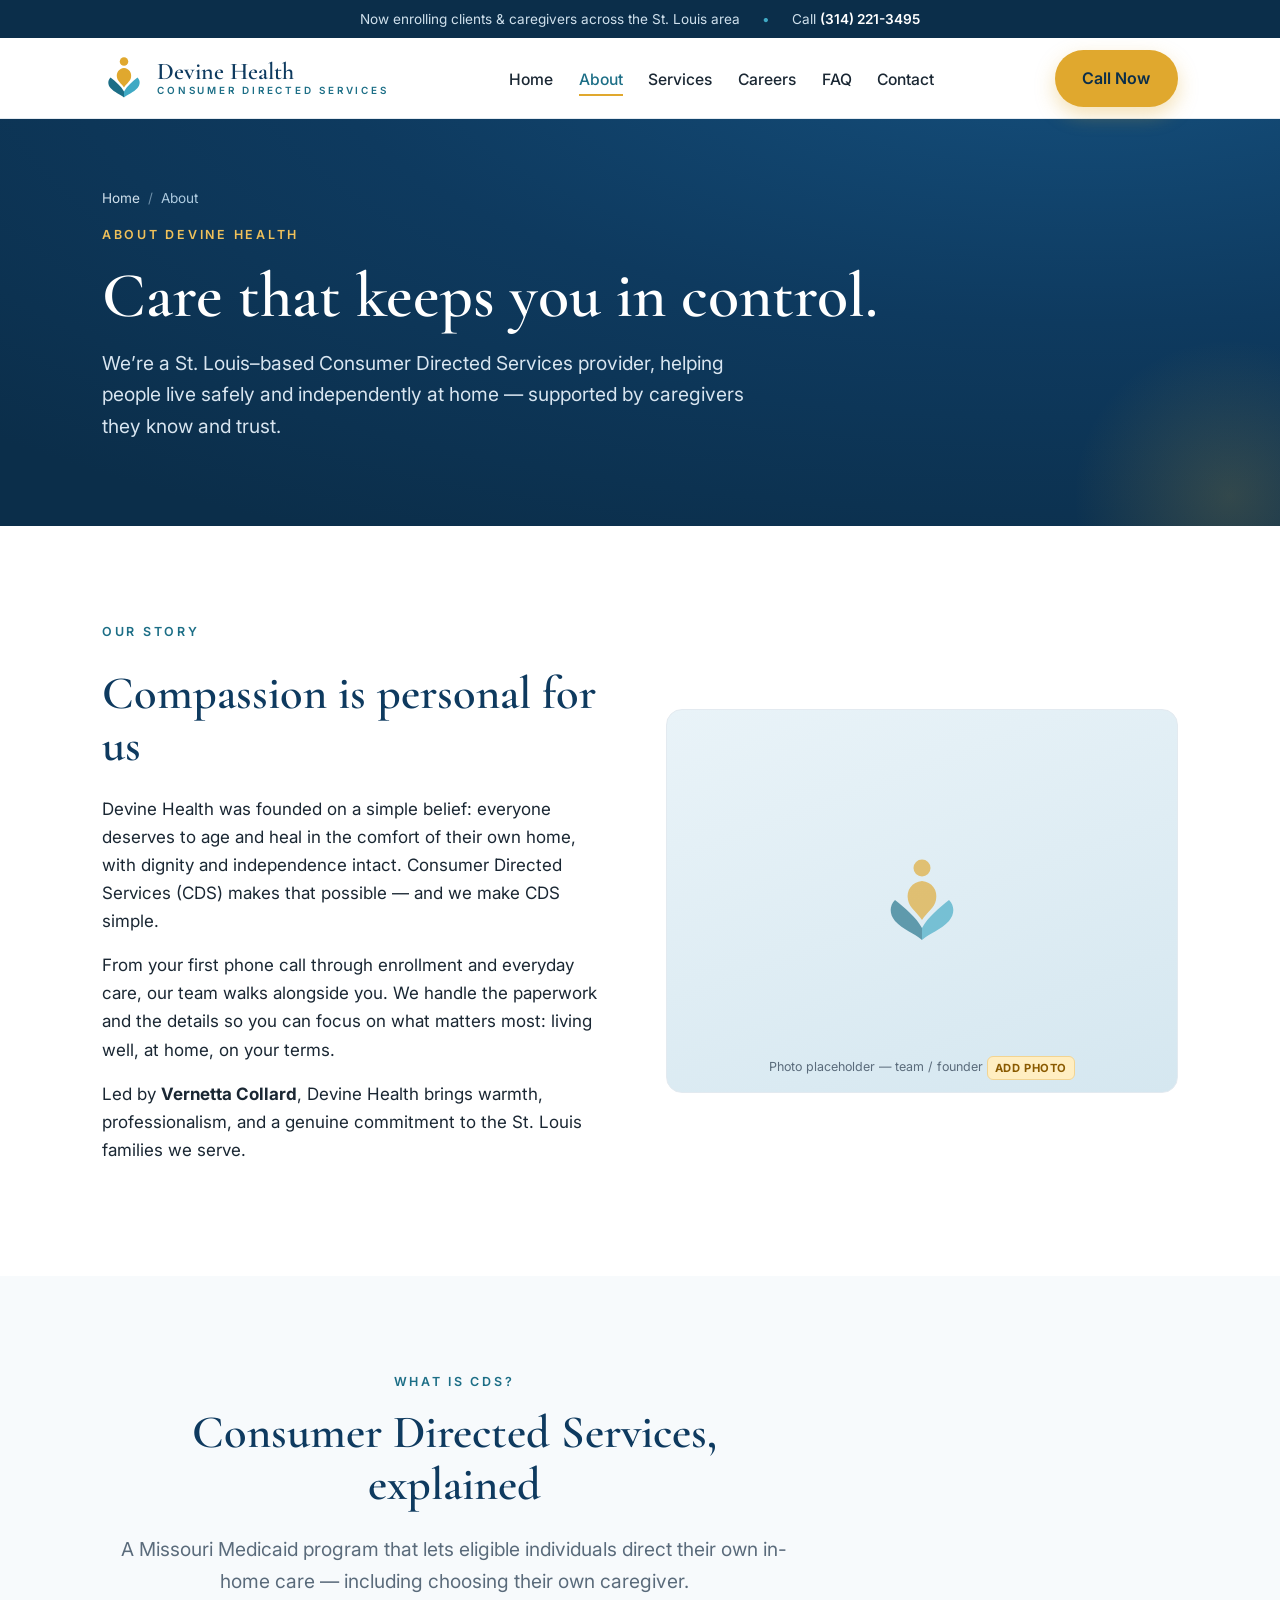
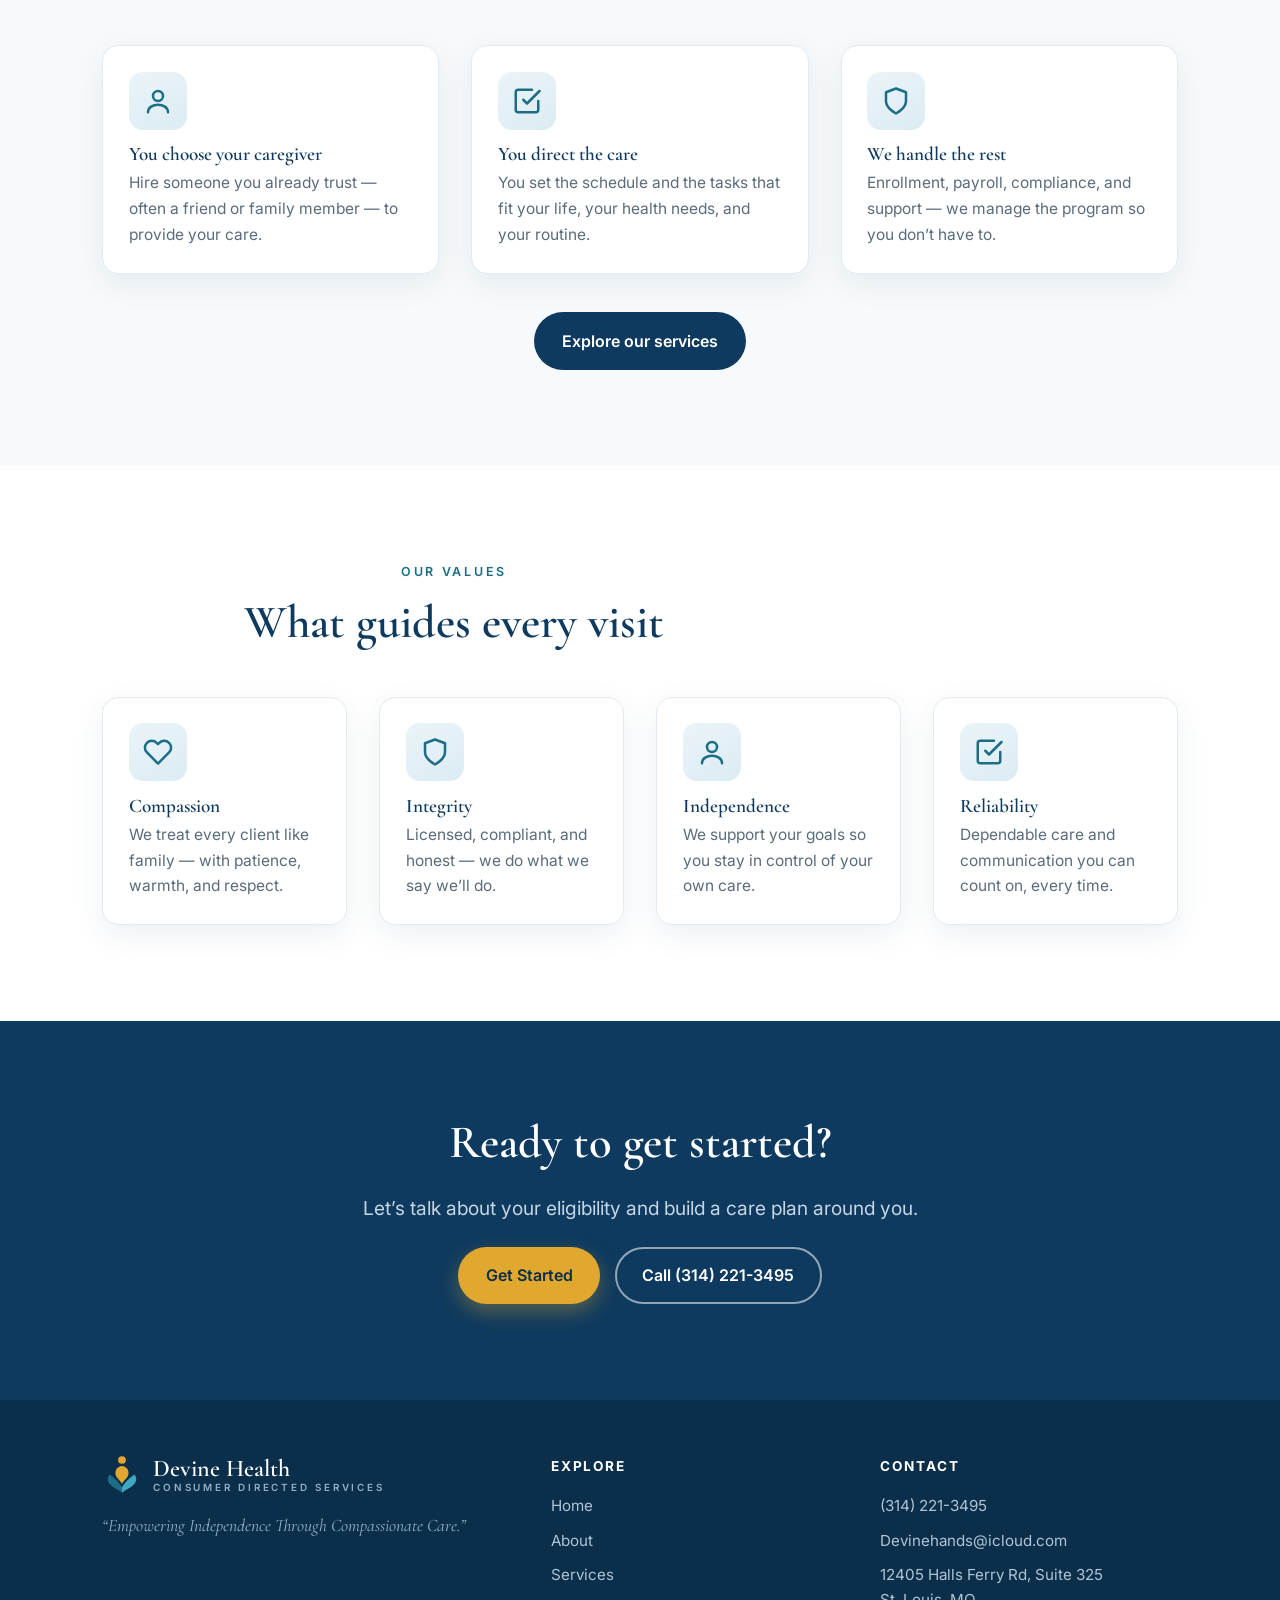
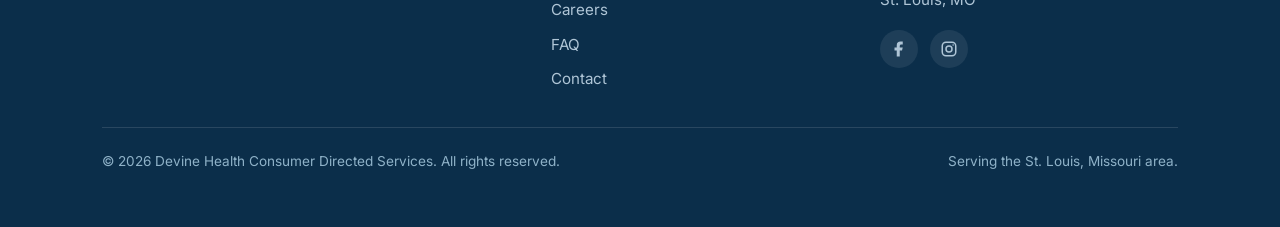
==== site/about.html @ 5e9ee72d "feat: add multi-page site (About, Services, Careers, FAQ, Contact) Build out dedicated inner pages w" ====
<!doctype html>
<html lang="en">
<head>
  <meta charset="utf-8">
  <meta name="viewport" content="width=device-width, initial-scale=1">
  <title>About | Devine Health Consumer Directed Services</title>
  <meta name="description" content="Learn about Devine Health Consumer Directed Services — a St. Louis home-care provider helping people stay independent at home through compassionate, client-directed care.">
  <meta name="theme-color" content="#0E3A5F">
  <meta property="og:title" content="About Devine Health">
  <meta property="og:description" content="Empowering Independence Through Compassionate Care.">
  <meta property="og:type" content="website">
  <meta property="og:image" content="assets/og-image.png">
  <link rel="icon" href="assets/favicon.svg" type="image/svg+xml">
  <link rel="apple-touch-icon" href="assets/apple-touch-icon.png">
  <link rel="preconnect" href="https://fonts.googleapis.com">
  <link rel="preconnect" href="https://fonts.gstatic.com" crossorigin>
  <link href="https://fonts.googleapis.com/css2?family=Cormorant+Garamond:wght@500;600;700&family=Inter:wght@400;500;600;700&display=swap" rel="stylesheet">
  <link rel="stylesheet" href="styles.css">
</head>
<body>
<a class="skip" href="#main">Skip to content</a>

<svg width="0" height="0" style="position:absolute" aria-hidden="true"><defs>
  <g id="devine-mark">
    <path fill="#1C6E86" d="M120 196 C 104 182 82 176 66 158 C 55 145 54 128 66 116 C 86 132 108 150 120 172 Z"/>
    <path fill="#3FA9C4" d="M120 196 C 136 182 158 176 174 158 C 185 145 186 128 174 116 C 154 132 132 150 120 172 Z"/>
    <circle cx="120" cy="52" r="17" fill="#E0A82E"/>
    <path fill="#E0A82E" d="M120 78 C 100 80 88 96 92 116 C 95 132 110 140 120 156 C 130 140 145 132 148 116 C 152 96 140 80 120 78 Z"/>
  </g>
</defs></svg>

<div class="topbar"><div class="container">
  <span>Now enrolling clients &amp; caregivers across the St.&nbsp;Louis area</span>
  <span class="dot">•</span>
  <span>Call <a href="tel:+13142213495">(314)&nbsp;221-3495</a></span>
</div></div>

<header class="header"><div class="container nav">
  <a class="brand" href="index.html" aria-label="Devine Health home">
    <svg viewBox="48 30 144 176" aria-hidden="true"><use href="#devine-mark"/></svg>
    <span class="brand-text"><span class="brand-name">Devine Health</span>
      <span class="brand-sub">Consumer Directed Services</span></span>
  </a>
  <nav aria-label="Primary"><ul class="nav-links" id="navLinks">
    <li><a href="index.html">Home</a></li>
    <li><a href="about.html" aria-current="page">About</a></li>
    <li><a href="services.html">Services</a></li>
    <li><a href="careers.html">Careers</a></li>
    <li><a href="faq.html">FAQ</a></li>
    <li><a href="contact.html">Contact</a></li>
  </ul></nav>
  <div class="nav-cta">
    <a class="btn btn--gold" href="tel:+13142213495" aria-label="Call Devine Health">Call Now</a>
    <button class="nav-toggle" id="navToggle" aria-label="Open menu" aria-expanded="false" aria-controls="navLinks">
      <svg viewBox="0 0 24 24" fill="none" stroke="currentColor" stroke-width="2" stroke-linecap="round"><path d="M4 7h16M4 12h16M4 17h16"/></svg>
    </button>
  </div>
</div></header>

<main id="main">
  <section class="page-hero"><div class="container">
    <p class="breadcrumb"><a href="index.html">Home</a><span>/</span>About</p>
    <p class="eyebrow">About Devine Health</p>
    <h1>Care that keeps you in control.</h1>
    <p class="lead">We&rsquo;re a St. Louis&ndash;based Consumer Directed Services provider, helping people live safely and independently at home &mdash; supported by caregivers they know and trust.</p>
  </div></section>

  <section class="section"><div class="container">
    <div class="split">
      <div class="prose">
        <p class="eyebrow">Our Story</p>
        <h2>Compassion is personal for us</h2>
        <p>Devine Health was founded on a simple belief: everyone deserves to age and heal in the comfort of their own home, with dignity and independence intact. Consumer Directed Services (CDS) makes that possible &mdash; and we make CDS simple.</p>
        <p>From your first phone call through enrollment and everyday care, our team walks alongside you. We handle the paperwork and the details so you can focus on what matters most: living well, at home, on your terms.</p>
        <p>Led by <strong>Vernetta Collard</strong>, Devine Health brings warmth, professionalism, and a genuine commitment to the St. Louis families we serve.</p>
      </div>
      <div class="split-media" role="img" aria-label="Placeholder for a photo of the Devine Health team or founder">
        <svg viewBox="48 30 144 176" aria-hidden="true"><use href="#devine-mark"/></svg>
        <span class="ph-tag">Photo placeholder — team / founder <span class="flag">add photo</span></span>
      </div>
    </div>
  </div></section>

  <section class="section section--cream"><div class="container">
    <div class="section-head center">
      <p class="eyebrow">What Is CDS?</p>
      <h2>Consumer Directed Services, explained</h2>
      <p class="lead">A Missouri Medicaid program that lets eligible individuals direct their own in-home care &mdash; including choosing their own caregiver.</p>
    </div>
    <div class="grid grid-3" style="margin-top:clamp(2rem,4vw,3rem)">
      <div class="value"><div class="icon-badge" aria-hidden="true"><svg viewBox="0 0 24 24" fill="none" stroke="currentColor" stroke-width="2" stroke-linecap="round" stroke-linejoin="round"><circle cx="12" cy="8" r="4"/><path d="M4 21c0-4 4-6 8-6s8 2 8 6"/></svg></div>
        <h3>You choose your caregiver</h3><p>Hire someone you already trust &mdash; often a friend or family member &mdash; to provide your care.</p></div>
      <div class="value"><div class="icon-badge" aria-hidden="true"><svg viewBox="0 0 24 24" fill="none" stroke="currentColor" stroke-width="2" stroke-linecap="round" stroke-linejoin="round"><path d="M9 11l3 3L22 4"/><path d="M21 12v7a2 2 0 0 1-2 2H5a2 2 0 0 1-2-2V5a2 2 0 0 1 2-2h11"/></svg></div>
        <h3>You direct the care</h3><p>You set the schedule and the tasks that fit your life, your health needs, and your routine.</p></div>
      <div class="value"><div class="icon-badge" aria-hidden="true"><svg viewBox="0 0 24 24" fill="none" stroke="currentColor" stroke-width="2" stroke-linecap="round" stroke-linejoin="round"><path d="M12 22s8-4 8-10V5l-8-3-8 3v7c0 6 8 10 8 10z"/></svg></div>
        <h3>We handle the rest</h3><p>Enrollment, payroll, compliance, and support &mdash; we manage the program so you don&rsquo;t have to.</p></div>
    </div>
    <div class="center" style="margin-top:2.4rem"><a class="btn btn--navy" href="services.html">Explore our services</a></div>
  </div></section>

  <section class="section"><div class="container">
    <div class="section-head center">
      <p class="eyebrow">Our Values</p>
      <h2>What guides every visit</h2>
    </div>
    <div class="grid grid-4" style="margin-top:clamp(2rem,4vw,3rem)">
      <div class="value"><div class="icon-badge" aria-hidden="true"><svg viewBox="0 0 24 24" fill="none" stroke="currentColor" stroke-width="2" stroke-linecap="round" stroke-linejoin="round"><path d="M20.84 4.61a5.5 5.5 0 0 0-7.78 0L12 5.67l-1.06-1.06a5.5 5.5 0 1 0-7.78 7.78L12 21.23l8.84-8.84a5.5 5.5 0 0 0 0-7.78z"/></svg></div><h3>Compassion</h3><p>We treat every client like family &mdash; with patience, warmth, and respect.</p></div>
      <div class="value"><div class="icon-badge" aria-hidden="true"><svg viewBox="0 0 24 24" fill="none" stroke="currentColor" stroke-width="2" stroke-linecap="round" stroke-linejoin="round"><path d="M12 22s8-4 8-10V5l-8-3-8 3v7c0 6 8 10 8 10z"/></svg></div><h3>Integrity</h3><p>Licensed, compliant, and honest &mdash; we do what we say we&rsquo;ll do.</p></div>
      <div class="value"><div class="icon-badge" aria-hidden="true"><svg viewBox="0 0 24 24" fill="none" stroke="currentColor" stroke-width="2" stroke-linecap="round" stroke-linejoin="round"><circle cx="12" cy="8" r="4"/><path d="M4 21c0-4 4-6 8-6s8 2 8 6"/></svg></div><h3>Independence</h3><p>We support your goals so you stay in control of your own care.</p></div>
      <div class="value"><div class="icon-badge" aria-hidden="true"><svg viewBox="0 0 24 24" fill="none" stroke="currentColor" stroke-width="2" stroke-linecap="round" stroke-linejoin="round"><path d="M9 11l3 3L22 4"/><path d="M21 12v7a2 2 0 0 1-2 2H5a2 2 0 0 1-2-2V5a2 2 0 0 1 2-2h11"/></svg></div><h3>Reliability</h3><p>Dependable care and communication you can count on, every time.</p></div>
    </div>
  </div></section>

  <section class="section section--navy"><div class="container center">
    <h2>Ready to get started?</h2>
    <p class="lead" style="color:#C7D6E4;margin-inline:auto">Let&rsquo;s talk about your eligibility and build a care plan around you.</p>
    <div class="btn-row" style="justify-content:center;margin-top:1.4rem">
      <a class="btn btn--gold" href="contact.html">Get Started</a>
      <a class="btn btn--outline" href="tel:+13142213495">Call (314) 221-3495</a>
    </div>
  </div></section>
</main>

<footer class="footer"><div class="container">
  <div class="footer-grid">
    <div>
      <a class="brand" href="index.html" aria-label="Devine Health home">
        <svg viewBox="48 30 144 176" aria-hidden="true"><use href="#devine-mark"/></svg>
        <span class="brand-text"><span class="brand-name">Devine Health</span>
          <span class="brand-sub">Consumer Directed Services</span></span>
      </a>
      <p class="footer-tag">&ldquo;Empowering Independence Through Compassionate Care.&rdquo;</p>
    </div>
    <div><h4>Explore</h4><ul>
      <li><a href="index.html">Home</a></li>
      <li><a href="about.html">About</a></li>
      <li><a href="services.html">Services</a></li>
      <li><a href="careers.html">Careers</a></li>
      <li><a href="faq.html">FAQ</a></li>
      <li><a href="contact.html">Contact</a></li>
    </ul></div>
    <div><h4>Contact</h4><ul>
      <li><a href="tel:+13142213495">(314) 221-3495</a></li>
      <li><a href="mailto:Devinehands@icloud.com">Devinehands@icloud.com</a></li>
      <li>12405 Halls Ferry Rd, Suite 325<br>St. Louis, MO</li>
    </ul>
    <div class="social" style="margin-top:1.1rem" aria-label="Social media">
      <a href="#" aria-label="Facebook"><svg viewBox="0 0 24 24" fill="currentColor" aria-hidden="true"><path d="M13 22v-8h3l1-4h-4V8c0-1.1.9-2 2-2h2V2h-3a5 5 0 0 0-5 5v3H6v4h3v8z"/></svg></a>
      <a href="#" aria-label="Instagram"><svg viewBox="0 0 24 24" fill="none" stroke="currentColor" stroke-width="2" aria-hidden="true"><rect x="3" y="3" width="18" height="18" rx="5"/><circle cx="12" cy="12" r="4"/><circle cx="17.5" cy="6.5" r="1" fill="currentColor" stroke="none"/></svg></a>
    </div></div>
  </div>
  <div class="footer-bottom">
    <span>&copy; <span id="year"></span> Devine Health Consumer Directed Services. All rights reserved.</span>
    <span>Serving the St. Louis, Missouri area.</span>
  </div>
</div></footer>
<script src="main.js" defer></script>
</body>
</html>
---- site/styles.css ----
/* ============================================================
   Devine Health — Consumer Directed Services
   Prototype stylesheet. Mobile-first, WCAG AA, responsive to 320px.
   ============================================================ */

:root{
  --navy:#0E3A5F;
  --navy-deep:#0B2E4A;
  --gold:#E0A82E;
  --gold-light:#F0C15A;
  --teal:#3FA9C4;
  --teal-dark:#1C6E86;
  --ink:#1A2733;
  --slate:#5A6B7B;
  --cream:#F7FAFC;
  --white:#FFFFFF;
  --line:#E3EAF0;

  --serif:'Cormorant Garamond',Georgia,'Times New Roman',serif;
  --sans:'Inter','Helvetica Neue',Arial,system-ui,sans-serif;

  --maxw:1140px;
  --radius:16px;
  --radius-sm:10px;
  --shadow:0 10px 30px rgba(14,58,95,.08);
  --shadow-lg:0 24px 60px rgba(14,58,95,.16);
  --gap:clamp(1.25rem,3vw,2rem);
}

*,*::before,*::after{box-sizing:border-box}
html{scroll-behavior:smooth}
@media (prefers-reduced-motion:reduce){html{scroll-behavior:auto}
  *{animation-duration:.001ms!important;transition-duration:.001ms!important}}

body{
  margin:0;
  font-family:var(--sans);
  color:var(--ink);
  background:var(--white);
  line-height:1.65;
  font-size:1.0625rem;
  -webkit-font-smoothing:antialiased;
}

h1,h2,h3{font-family:var(--serif);color:var(--navy);line-height:1.12;font-weight:600;margin:0 0 .5em}
h1{font-size:clamp(2.6rem,6vw,4rem)}
h2{font-size:clamp(2rem,4.5vw,2.9rem)}
h3{font-size:clamp(1.3rem,2.5vw,1.55rem)}
p{margin:0 0 1rem}
a{color:var(--teal-dark)}
img,svg{max-width:100%}
.eyebrow{font-family:var(--sans);text-transform:uppercase;letter-spacing:.22em;
  font-size:.78rem;font-weight:600;color:var(--teal-dark);margin:0 0 .9rem}

/* ---- Layout helpers ---- */
.container{width:100%;max-width:var(--maxw);margin-inline:auto;padding-inline:clamp(1.1rem,4vw,2rem)}
.section{padding-block:clamp(3.5rem,8vw,6rem)}
.section--cream{background:var(--cream)}
.section--navy{background:var(--navy);color:#DCE6EF}
.section--navy h2,.section--navy h3{color:#fff}
.center{text-align:center}
.lead{font-size:1.2rem;color:var(--slate);max-width:56ch}
.center .lead{margin-inline:auto}
.section-head{max-width:64ch}
.center .section-head{margin-inline:auto}

/* ---- Buttons ---- */
.btn{display:inline-flex;align-items:center;gap:.55rem;font-family:var(--sans);
  font-weight:600;font-size:1rem;border-radius:999px;padding:.85rem 1.6rem;
  text-decoration:none;cursor:pointer;border:2px solid transparent;transition:transform .15s ease,box-shadow .2s ease,background .2s ease}
.btn:focus-visible{outline:3px solid var(--gold-light);outline-offset:3px}
.btn:hover{transform:translateY(-2px)}
.btn--gold{background:var(--gold);color:var(--navy-deep);box-shadow:0 8px 20px rgba(224,168,46,.35)}
.btn--gold:hover{background:var(--gold-light)}
.btn--navy{background:var(--navy);color:#fff}
.btn--navy:hover{background:var(--navy-deep)}
.btn--outline{background:transparent;color:#fff;border-color:rgba(255,255,255,.55)}
.btn--outline:hover{border-color:#fff;background:rgba(255,255,255,.08)}
.btn--outline-navy{background:transparent;color:var(--navy);border-color:var(--navy)}
.btn--outline-navy:hover{background:var(--navy);color:#fff}
.btn-row{display:flex;flex-wrap:wrap;gap:.9rem}

/* ---- Skip link ---- */
.skip{position:absolute;left:-999px;top:0;background:var(--gold);color:var(--navy-deep);
  padding:.6rem 1rem;border-radius:0 0 8px 0;z-index:200;font-weight:600}
.skip:focus{left:0}

/* ---- Top announcement bar ---- */
.topbar{background:var(--navy-deep);color:#CFE0EC;font-size:.85rem}
.topbar .container{display:flex;flex-wrap:wrap;gap:.4rem 1.4rem;align-items:center;
  justify-content:center;padding-block:.5rem;text-align:center}
.topbar a{color:#fff;text-decoration:none;font-weight:600}
.topbar .dot{color:var(--teal);}

/* ---- Header / nav ---- */
.header{position:sticky;top:0;z-index:100;background:rgba(255,255,255,.9);
  backdrop-filter:saturate(140%) blur(10px);border-bottom:1px solid var(--line)}
.nav{display:flex;align-items:center;justify-content:space-between;gap:1rem;padding-block:.7rem}
.brand{display:flex;align-items:center;gap:.7rem;text-decoration:none}
.brand svg{width:44px;height:44px;flex:none}
.brand-text{display:flex;flex-direction:column;line-height:1}
.brand-name{font-family:var(--serif);font-weight:600;font-size:1.5rem;color:var(--navy)}
.brand-sub{font-size:.62rem;letter-spacing:.28em;color:var(--teal-dark);font-weight:600;text-transform:uppercase;margin-top:2px}
.nav-links{display:flex;align-items:center;gap:1.6rem;list-style:none;margin:0;padding:0}
.nav-links a{color:var(--ink);text-decoration:none;font-weight:500;font-size:.98rem;padding:.35rem 0;position:relative}
.nav-links a:hover{color:var(--teal-dark)}
.nav-links a::after{content:"";position:absolute;left:0;bottom:-2px;width:0;height:2px;background:var(--gold);transition:width .2s ease}
.nav-links a:hover::after{width:100%}
.nav-cta{display:flex;align-items:center;gap:.8rem}
.nav-toggle{display:none;background:none;border:0;cursor:pointer;padding:.4rem;color:var(--navy)}
.nav-toggle svg{width:30px;height:30px}

/* ---- Hero ---- */
.hero{position:relative;background:radial-gradient(120% 120% at 80% -10%,#15507e 0%,var(--navy) 45%,var(--navy-deep) 100%);color:#fff;overflow:hidden}
.hero::after{content:"";position:absolute;right:-120px;bottom:-120px;width:360px;height:360px;
  background:radial-gradient(circle,rgba(224,168,46,.20),transparent 65%);border-radius:50%}
.hero .container{display:grid;grid-template-columns:1.1fr .9fr;gap:clamp(2rem,5vw,4rem);
  align-items:center;padding-block:clamp(3.5rem,8vw,6rem);position:relative;z-index:1}
.hero h1{color:#fff;margin-bottom:.35em}
.hero .lead{color:#D8E5F0}
.hero .eyebrow{color:var(--gold-light)}
.hero-cta{margin-top:1.6rem}
.hero-trust{margin-top:1.8rem;display:flex;flex-wrap:wrap;gap:.6rem 1.4rem;font-size:.9rem;color:#BFD3E4}
.hero-trust span{display:inline-flex;align-items:center;gap:.45rem}
.hero-trust svg{width:18px;height:18px;color:var(--gold)}
/* Hero image placeholder */
.hero-media{position:relative;aspect-ratio:4/5;border-radius:24px;overflow:hidden;
  background:linear-gradient(160deg,#2b6a94,#0e3a5f);box-shadow:var(--shadow-lg);
  display:flex;align-items:center;justify-content:center;border:1px solid rgba(255,255,255,.12)}
.hero-media .ph-label{position:absolute;bottom:14px;left:14px;right:14px;font-size:.8rem;
  color:#cfe0ec;background:rgba(11,46,74,.6);padding:.5rem .7rem;border-radius:8px;backdrop-filter:blur(4px)}
.hero-media svg{width:120px;height:120px;opacity:.9}

/* ---- Cards grid ---- */
.grid{display:grid;gap:var(--gap)}
.grid-3{grid-template-columns:repeat(3,1fr)}
.grid-4{grid-template-columns:repeat(4,1fr)}
.grid-2{grid-template-columns:repeat(2,1fr)}

.card{background:var(--white);border:1px solid var(--line);border-radius:var(--radius);
  padding:1.9rem 1.7rem;box-shadow:var(--shadow);transition:transform .18s ease,box-shadow .2s ease}
.card:hover{transform:translateY(-4px);box-shadow:var(--shadow-lg)}
.card h3{margin-bottom:.4rem}
.card p{color:var(--slate);margin:0}
.icon-badge{width:58px;height:58px;border-radius:14px;display:flex;align-items:center;justify-content:center;
  background:linear-gradient(150deg,#eaf4f8,#dcecf3);margin-bottom:1.1rem}
.icon-badge svg{width:30px;height:30px;color:var(--teal-dark)}
.card--service .icon-badge{background:linear-gradient(150deg,#fbf0d6,#f6e3b4)}
.card--service .icon-badge svg{color:#b9861a}

/* ---- Feature list (Why Choose) ---- */
.feature{display:flex;gap:1rem;align-items:flex-start}
.feature .icon-badge{flex:none;margin:0}
.feature h3{font-size:1.2rem;margin:0 0 .25rem}
.feature p{color:var(--slate);margin:0;font-size:.98rem}

/* ---- Steps (How it works) ---- */
.steps{counter-reset:step;display:grid;gap:var(--gap);grid-template-columns:repeat(3,1fr)}
.step{position:relative;padding:2rem 1.6rem 1.7rem;background:rgba(255,255,255,.04);
  border:1px solid rgba(255,255,255,.14);border-radius:var(--radius)}
.step .num{width:48px;height:48px;border-radius:50%;background:var(--gold);color:var(--navy-deep);
  font-family:var(--serif);font-weight:700;font-size:1.5rem;display:flex;align-items:center;justify-content:center;margin-bottom:1rem}
.step h3{color:#fff;margin-bottom:.3rem}
.step p{color:#C7D6E4;margin:0;font-size:.97rem}

/* ---- Testimonials ---- */
.quote{background:var(--white);border:1px solid var(--line);border-radius:var(--radius);
  padding:2rem 1.8rem;box-shadow:var(--shadow)}
.quote .stars{color:var(--gold);letter-spacing:2px;margin-bottom:.7rem;font-size:1.05rem}
.quote blockquote{margin:0 0 1rem;font-family:var(--serif);font-size:1.28rem;color:var(--navy);line-height:1.4}
.quote .who{font-weight:600;color:var(--ink);font-size:.95rem}
.quote .who span{display:block;color:var(--slate);font-weight:400;font-size:.85rem}

/* ---- Employment band ---- */
.cta-band{background:linear-gradient(135deg,var(--teal-dark),#124e63);color:#fff;border-radius:24px;
  padding:clamp(2.2rem,5vw,3.4rem);display:grid;grid-template-columns:1.4fr auto;gap:1.8rem;align-items:center;box-shadow:var(--shadow-lg)}
.cta-band h2{color:#fff;margin-bottom:.3rem}
.cta-band p{color:#D6EAF1;margin:0;max-width:52ch}

/* ---- Contact ---- */
.contact-grid{display:grid;grid-template-columns:1fr 1fr;gap:clamp(1.8rem,4vw,3rem);align-items:start}
.info-list{list-style:none;margin:1.4rem 0 0;padding:0;display:grid;gap:1.1rem}
.info-list li{display:flex;gap:.9rem;align-items:flex-start}
.info-list .icon-badge{flex:none;width:46px;height:46px;margin:0}
.info-list .icon-badge svg{width:22px;height:22px}
.info-list a{color:var(--ink);text-decoration:none;font-weight:600}
.info-list a:hover{color:var(--teal-dark)}
.info-list .muted{color:var(--slate);font-weight:400;font-size:.95rem}
.map{margin-top:1.6rem;aspect-ratio:16/9;border-radius:var(--radius);overflow:hidden;border:1px solid var(--line);
  background:repeating-linear-gradient(45deg,#eef4f8,#eef4f8 12px,#e6eef4 12px,#e6eef4 24px);
  display:flex;align-items:center;justify-content:center;color:var(--slate);font-size:.9rem;text-align:center;padding:1rem}

.form{background:var(--white);border:1px solid var(--line);border-radius:var(--radius);padding:1.9rem;box-shadow:var(--shadow)}
.form .field{margin-bottom:1.1rem}
.form label{display:block;font-weight:600;font-size:.9rem;margin-bottom:.4rem;color:var(--navy)}
.form input,.form select,.form textarea{width:100%;font:inherit;font-size:1rem;color:var(--ink);
  padding:.8rem .9rem;border:1.5px solid var(--line);border-radius:var(--radius-sm);background:#fff}
.form input:focus,.form select:focus,.form textarea:focus{outline:none;border-color:var(--teal);box-shadow:0 0 0 3px rgba(63,169,196,.18)}
.form textarea{min-height:120px;resize:vertical}
.form .note{font-size:.82rem;color:var(--slate);margin:.2rem 0 0}
.form-status{margin-top:.9rem;font-size:.92rem;font-weight:600;color:var(--teal-dark)}

/* ---- Footer ---- */
.footer{background:var(--navy-deep);color:#AFC5D6;font-size:.95rem}
.footer .container{padding-block:clamp(2.6rem,5vw,3.4rem)}
.footer-grid{display:grid;grid-template-columns:1.4fr 1fr 1fr;gap:2rem}
.footer .brand-name{color:#fff}.footer .brand-sub{color:#8FB2C8}
.footer h4{color:#fff;font-family:var(--sans);font-size:.85rem;letter-spacing:.14em;text-transform:uppercase;margin:0 0 1rem}
.footer ul{list-style:none;margin:0;padding:0;display:grid;gap:.6rem}
.footer a{color:#AFC5D6;text-decoration:none}
.footer a:hover{color:#fff}
.footer .brand svg{width:40px;height:40px}
.footer-tag{margin-top:1rem;color:#8FB2C8;font-style:italic;font-family:var(--serif);font-size:1.1rem}
.footer-bottom{border-top:1px solid rgba(255,255,255,.12);margin-top:2.2rem;padding-top:1.4rem;
  display:flex;flex-wrap:wrap;gap:.6rem 1.4rem;justify-content:space-between;font-size:.85rem;color:#8FB2C8}
.social{display:flex;gap:.7rem}
.social a{width:38px;height:38px;border-radius:50%;background:rgba(255,255,255,.08);display:flex;align-items:center;justify-content:center}
.social a:hover{background:var(--gold);color:var(--navy-deep)}
.social svg{width:18px;height:18px}

/* ---- Placeholder flag (visible reminder for review) ---- */
.flag{display:inline-block;font-size:.7rem;font-weight:700;letter-spacing:.05em;text-transform:uppercase;
  color:#8a5a00;background:#ffeec2;border:1px solid #f2d492;border-radius:6px;padding:.1rem .45rem;vertical-align:middle}

/* ============================================================
   Responsive
   ============================================================ */
@media (max-width:960px){
  .grid-4{grid-template-columns:repeat(2,1fr)}
  .hero .container{grid-template-columns:1fr}
  .hero-media{max-width:420px;order:-1;aspect-ratio:16/10}
  .contact-grid{grid-template-columns:1fr}
  .cta-band{grid-template-columns:1fr;text-align:center}
  .cta-band .btn-row{justify-content:center}
  .footer-grid{grid-template-columns:1fr 1fr}
}
@media (max-width:760px){
  .nav-links,.nav-cta .btn{display:none}
  .nav-toggle{display:inline-flex}
  .nav-links.open{display:flex;position:absolute;top:100%;left:0;right:0;flex-direction:column;
    align-items:stretch;gap:0;background:#fff;border-bottom:1px solid var(--line);box-shadow:var(--shadow)}
  .nav-links.open li{border-top:1px solid var(--line)}
  .nav-links.open a{display:block;padding:1rem clamp(1.1rem,4vw,2rem)}
  .header .nav{position:relative}
  .grid-3,.grid-2,.steps{grid-template-columns:1fr}
}
@media (max-width:440px){
  .grid-4{grid-template-columns:1fr}
  .brand-sub{display:none}
  .footer-grid{grid-template-columns:1fr}
}

/* ============================================================
   Inner pages
   ============================================================ */

/* Page banner (compact hero for sub-pages) */
.page-hero{background:radial-gradient(120% 140% at 85% -20%,#15507e 0%,var(--navy) 50%,var(--navy-deep) 100%);
  color:#fff;position:relative;overflow:hidden}
.page-hero .container{padding-block:clamp(2.8rem,6vw,4.2rem);position:relative;z-index:1}
.page-hero h1{color:#fff;margin-bottom:.25em}
.page-hero .lead{color:#D8E5F0}
.page-hero .eyebrow{color:var(--gold-light)}
.page-hero::after{content:"";position:absolute;right:-120px;bottom:-140px;width:340px;height:340px;
  background:radial-gradient(circle,rgba(224,168,46,.18),transparent 65%);border-radius:50%}
.breadcrumb{font-size:.85rem;color:#AECBE0;margin:0 0 1rem}
.breadcrumb a{color:#CFE0EC;text-decoration:none}
.breadcrumb a:hover{color:#fff}
.breadcrumb span{opacity:.6;margin:0 .5rem}

/* Active nav link */
.nav-links a[aria-current="page"]{color:var(--teal-dark)}
.nav-links a[aria-current="page"]::after{width:100%}

/* Prose blocks */
.prose{max-width:70ch}
.prose h2{margin-top:1.6rem}
.prose h3{margin-top:1.4rem}
.prose ul{padding-left:1.2rem;color:var(--slate)}
.prose li{margin-bottom:.4rem}

/* Two-column media + text rows (services / about) */
.split{display:grid;grid-template-columns:1fr 1fr;gap:clamp(1.8rem,4vw,3.5rem);align-items:center}
.split.reverse .split-media{order:2}
.split-media{aspect-ratio:4/3;border-radius:var(--radius);overflow:hidden;
  background:linear-gradient(160deg,#e9f3f8,#d5e7f0);border:1px solid var(--line);
  display:flex;align-items:center;justify-content:center;color:var(--slate);font-size:.9rem;
  text-align:center;padding:1rem;position:relative}
.split-media svg{width:88px;height:88px;color:var(--teal-dark);opacity:.65}
.split-media .ph-tag{position:absolute;bottom:12px;left:12px;right:12px;font-size:.78rem;color:var(--slate)}
.split + .split{margin-top:clamp(2.5rem,5vw,4.5rem)}

/* Values / stat cards */
.value{padding:1.6rem;border:1px solid var(--line);border-radius:var(--radius);background:#fff;box-shadow:var(--shadow)}
.value .icon-badge{margin-bottom:.9rem}
.value h3{font-size:1.2rem;margin-bottom:.3rem}
.value p{color:var(--slate);margin:0;font-size:.97rem}

/* Accordion (FAQ) */
.accordion{max-width:820px;margin-inline:auto;display:grid;gap:.9rem}
.acc-item{border:1px solid var(--line);border-radius:var(--radius-sm);background:#fff;overflow:hidden;box-shadow:var(--shadow)}
.acc-btn{width:100%;text-align:left;background:none;border:0;cursor:pointer;font:inherit;
  font-weight:600;color:var(--navy);font-size:1.08rem;padding:1.15rem 1.3rem;
  display:flex;justify-content:space-between;align-items:center;gap:1rem}
.acc-btn:focus-visible{outline:3px solid var(--gold-light);outline-offset:-3px}
.acc-btn .chev{flex:none;width:22px;height:22px;transition:transform .2s ease;color:var(--teal-dark)}
.acc-btn[aria-expanded="true"] .chev{transform:rotate(180deg)}
.acc-panel{max-height:0;overflow:hidden;transition:max-height .28s ease}
.acc-panel-inner{padding:0 1.3rem 1.2rem;color:var(--slate)}
.acc-panel-inner p{margin:0}

/* Application form (careers) */
.app-form{max-width:820px;margin-inline:auto;background:#fff;border:1px solid var(--line);
  border-radius:var(--radius);padding:clamp(1.6rem,4vw,2.4rem);box-shadow:var(--shadow)}
.form-grid{display:grid;grid-template-columns:1fr 1fr;gap:1.1rem}
.form-grid .full{grid-column:1 / -1}
.fieldset{border:0;padding:0;margin:0 0 1.6rem}
.fieldset legend{font-family:var(--serif);font-size:1.35rem;color:var(--navy);font-weight:600;margin-bottom:1rem;padding:0}
.checkbox-row{display:flex;flex-wrap:wrap;gap:.7rem 1.4rem}
.checkbox-row label{display:inline-flex;align-items:center;gap:.5rem;font-weight:500;color:var(--ink);font-size:.97rem}
.checkbox-row input{width:auto;margin:0}
.required{color:#c0392b}

/* Contact page two-up */
.contact-page-grid{display:grid;grid-template-columns:.9fr 1.1fr;gap:clamp(1.8rem,4vw,3rem);align-items:start}

@media (max-width:760px){
  .split,.split.reverse{grid-template-columns:1fr}
  .split.reverse .split-media{order:-1}
  .contact-page-grid{grid-template-columns:1fr}
  .form-grid{grid-template-columns:1fr}
}
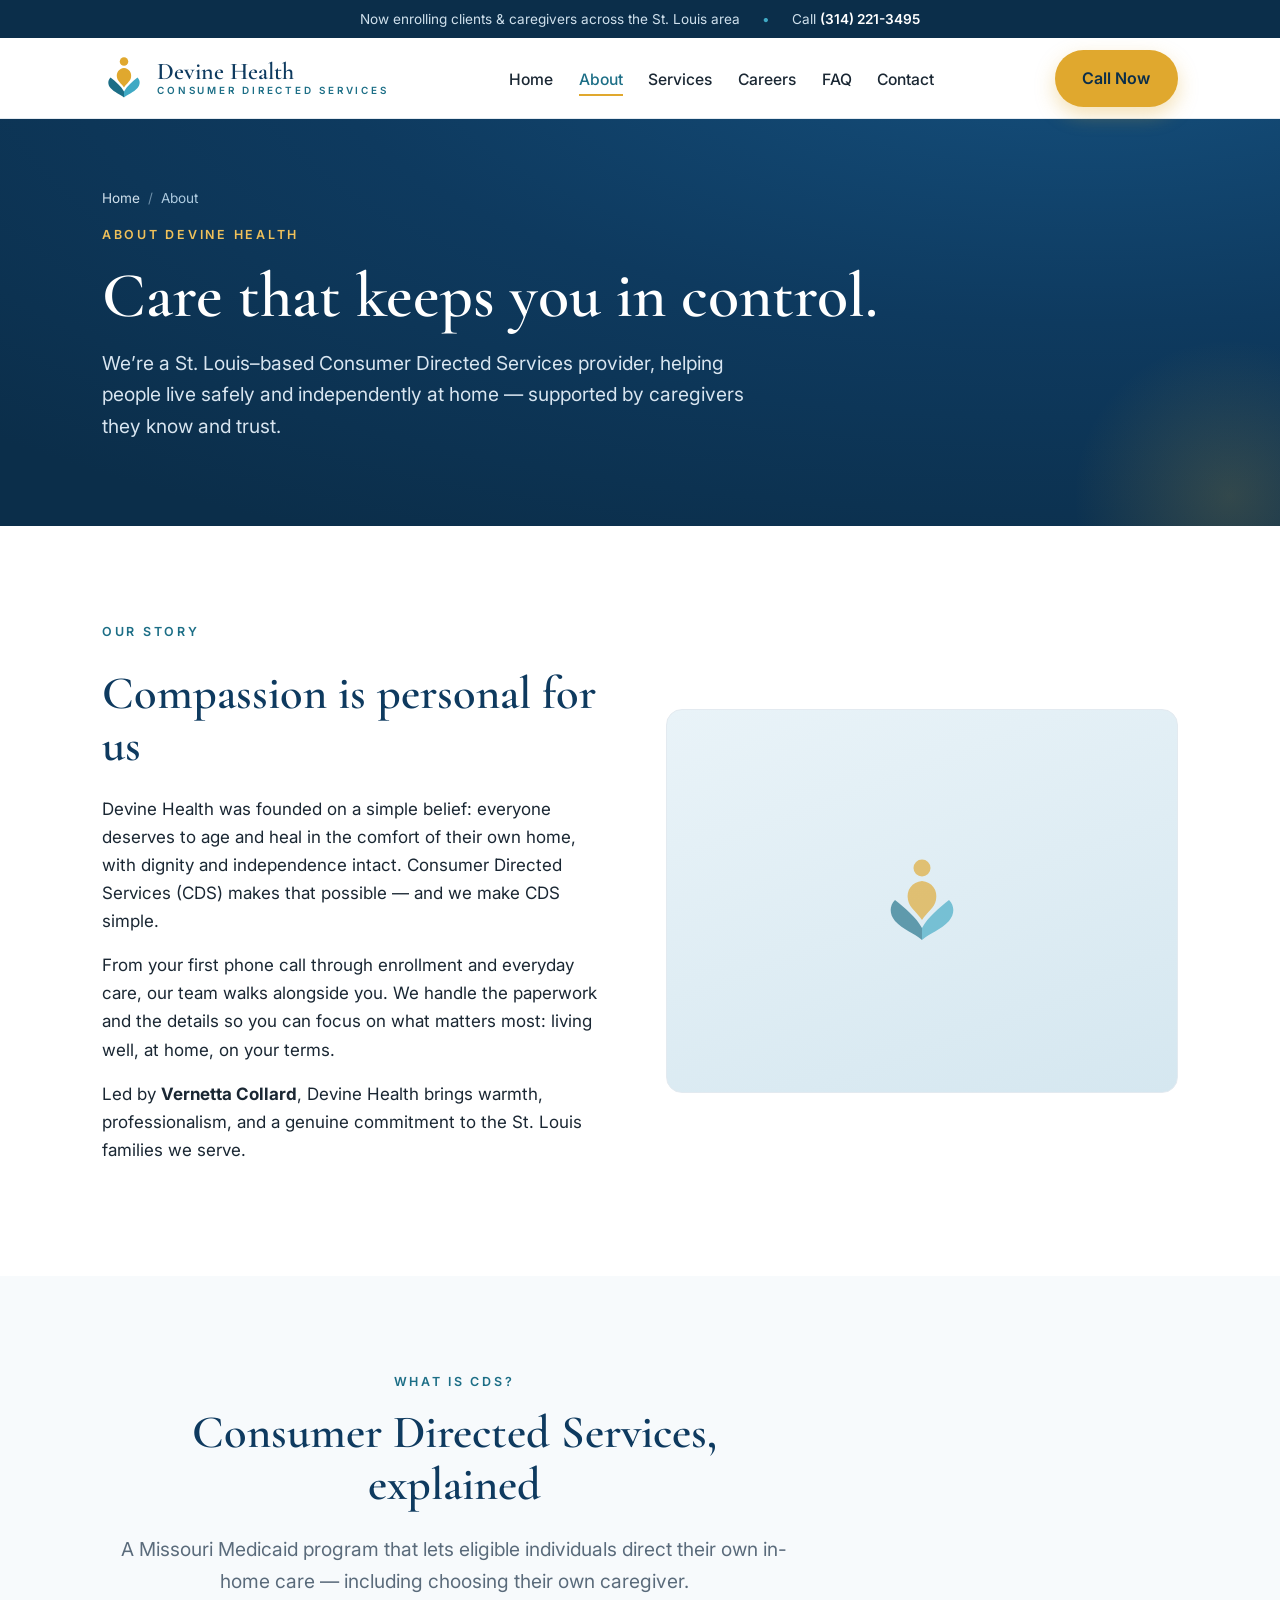
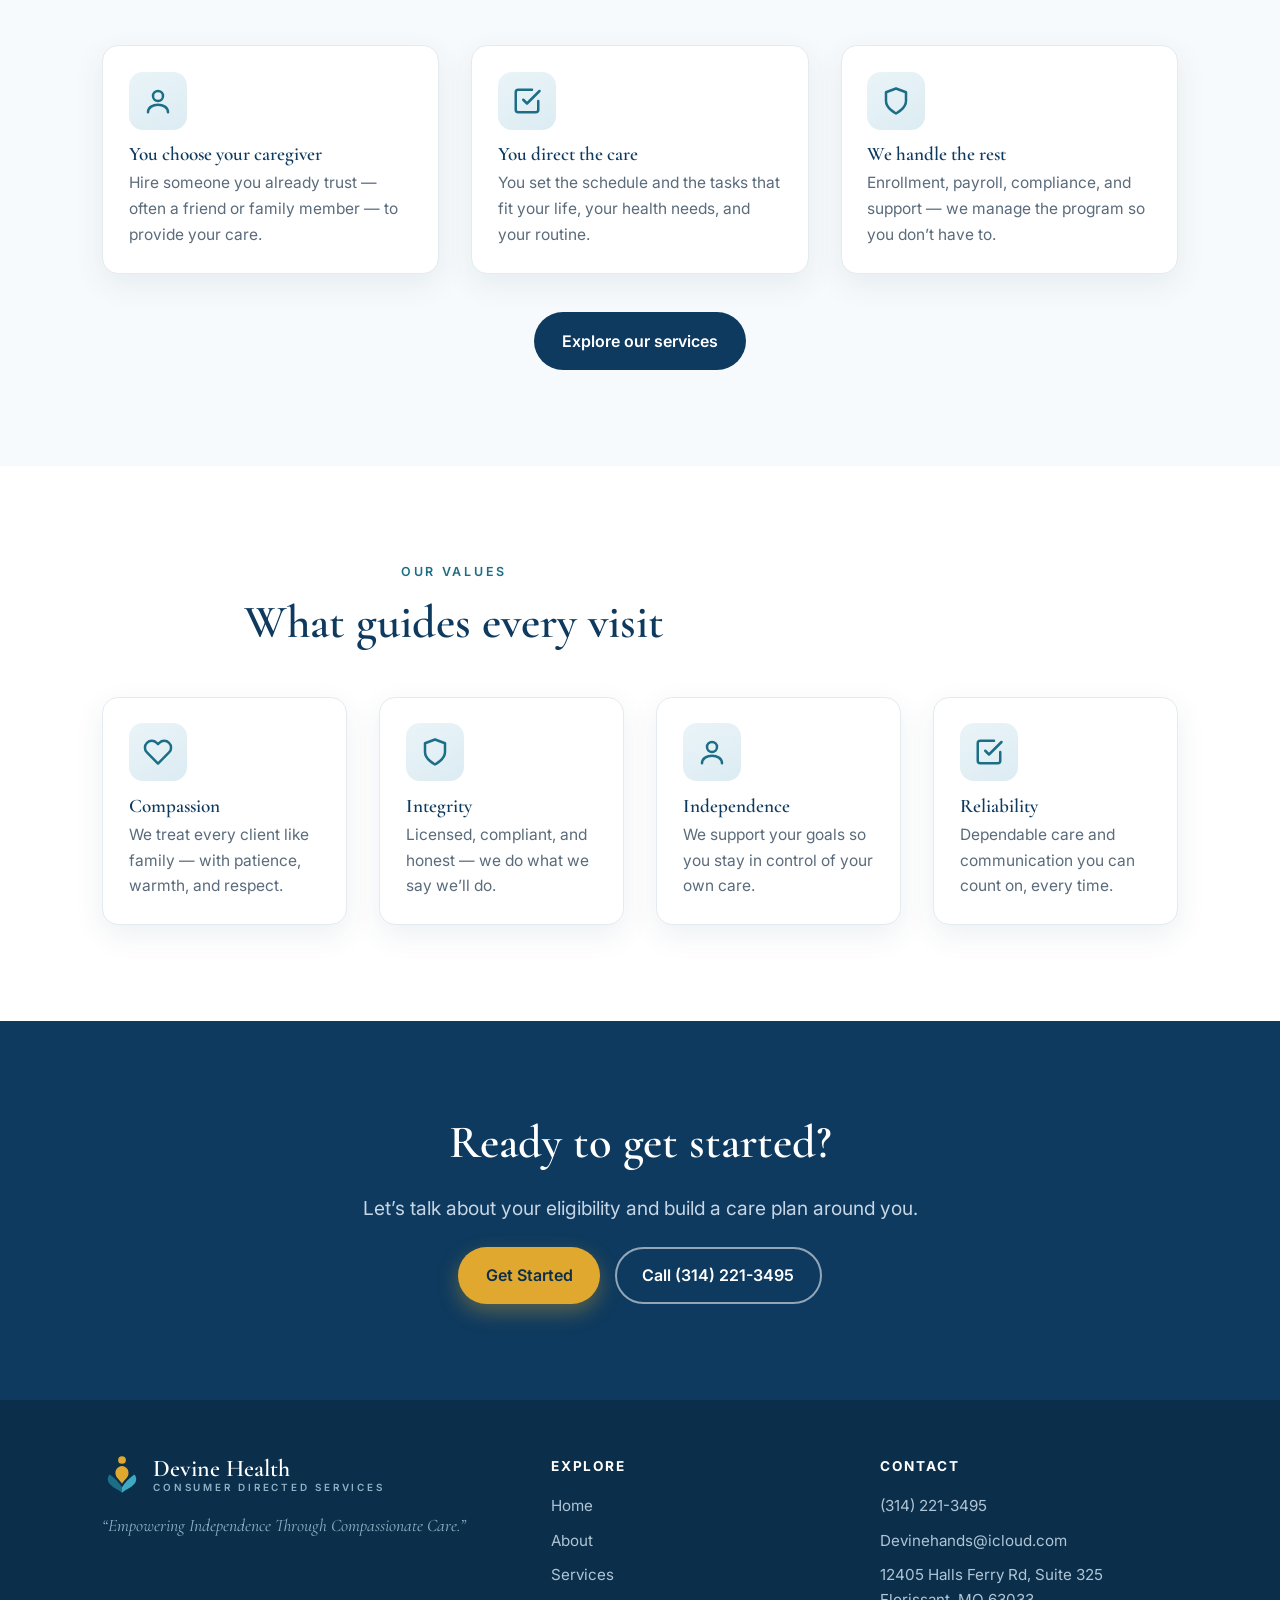
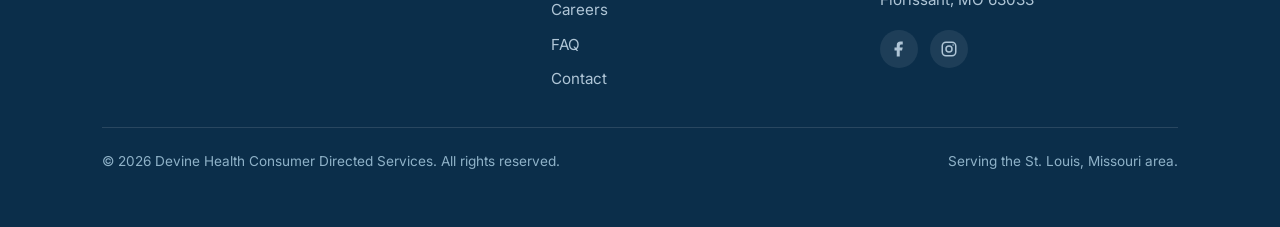
==== commit 354ec11f: "feat: wire forms to FormSubmit, add custom domain + thank-you page, set office ZIP - Contact + Appli" ====
--- a/site/about.html
+++ b/site/about.html
@@ -142,7 +142,7 @@
     <div><h4>Contact</h4><ul>
       <li><a href="tel:+13142213495">(314) 221-3495</a></li>
       <li><a href="mailto:Devinehands@icloud.com">Devinehands@icloud.com</a></li>
-      <li>12405 Halls Ferry Rd, Suite 325<br>St. Louis, MO</li>
+      <li>12405 Halls Ferry Rd, Suite 325<br>Florissant, MO 63033</li>
     </ul>
     <div class="social" style="margin-top:1.1rem" aria-label="Social media">
       <a href="#" aria-label="Facebook"><svg viewBox="0 0 24 24" fill="currentColor" aria-hidden="true"><path d="M13 22v-8h3l1-4h-4V8c0-1.1.9-2 2-2h2V2h-3a5 5 0 0 0-5 5v3H6v4h3v8z"/></svg></a>
--- a/site/styles.css
+++ b/site/styles.css
@@ -186,18 +186,29 @@
 .info-list a{color:var(--ink);text-decoration:none;font-weight:600}
 .info-list a:hover{color:var(--teal-dark)}
 .info-list .muted{color:var(--slate);font-weight:400;font-size:.95rem}
-.map{margin-top:1.6rem;aspect-ratio:16/9;border-radius:var(--radius);overflow:hidden;border:1px solid var(--line);
-  background:repeating-linear-gradient(45deg,#eef4f8,#eef4f8 12px,#e6eef4 12px,#e6eef4 24px);
-  display:flex;align-items:center;justify-content:center;color:var(--slate);font-size:.9rem;text-align:center;padding:1rem}
+.map{margin-top:1.6rem;width:100%;aspect-ratio:16/9;border-radius:var(--radius);overflow:hidden;border:1px solid var(--line);
+  text-decoration:none;position:relative;
+  background:radial-gradient(circle at 28% 30%,rgba(63,169,196,.14),transparent 42%),
+             radial-gradient(circle at 76% 68%,rgba(224,168,46,.14),transparent 46%),
+             linear-gradient(135deg,#eef4f8,#e0ecf3);
+  display:flex;flex-direction:column;align-items:center;justify-content:center;gap:.45rem;
+  color:var(--navy);font-size:.9rem;text-align:center;padding:1.2rem;transition:box-shadow .2s ease,transform .15s ease}
+.map:hover{box-shadow:var(--shadow-lg);transform:translateY(-2px)}
+.map:focus-visible{outline:3px solid var(--gold-light);outline-offset:3px}
+.map svg{width:40px;height:40px;color:var(--teal-dark)}
+.map .map-addr{font-weight:600;font-size:1rem;color:var(--navy)}
+.map .map-cta{font-weight:700;font-size:.9rem;color:var(--teal-dark)}
 
 .form{background:var(--white);border:1px solid var(--line);border-radius:var(--radius);padding:1.9rem;box-shadow:var(--shadow)}
-.form .field{margin-bottom:1.1rem}
-.form label{display:block;font-weight:600;font-size:.9rem;margin-bottom:.4rem;color:var(--navy)}
-.form input,.form select,.form textarea{width:100%;font:inherit;font-size:1rem;color:var(--ink);
+.form .field,.app-form .field{margin-bottom:1.1rem}
+.form label,.app-form label{display:block;font-weight:600;font-size:.9rem;margin-bottom:.4rem;color:var(--navy)}
+.form input,.form select,.form textarea,
+.app-form input,.app-form select,.app-form textarea{width:100%;font:inherit;font-size:1rem;color:var(--ink);
   padding:.8rem .9rem;border:1.5px solid var(--line);border-radius:var(--radius-sm);background:#fff}
-.form input:focus,.form select:focus,.form textarea:focus{outline:none;border-color:var(--teal);box-shadow:0 0 0 3px rgba(63,169,196,.18)}
-.form textarea{min-height:120px;resize:vertical}
-.form .note{font-size:.82rem;color:var(--slate);margin:.2rem 0 0}
+.form input:focus,.form select:focus,.form textarea:focus,
+.app-form input:focus,.app-form select:focus,.app-form textarea:focus{outline:none;border-color:var(--teal);box-shadow:0 0 0 3px rgba(63,169,196,.18)}
+.form textarea,.app-form textarea{min-height:120px;resize:vertical}
+.form .note,.app-form .note{font-size:.82rem;color:var(--slate);margin:.2rem 0 0}
 .form-status{margin-top:.9rem;font-size:.92rem;font-weight:600;color:var(--teal-dark)}
 
 /* ---- Footer ---- */
@@ -219,8 +230,8 @@
 .social svg{width:18px;height:18px}
 
 /* ---- Placeholder flag (visible reminder for review) ---- */
-.flag{display:inline-block;font-size:.7rem;font-weight:700;letter-spacing:.05em;text-transform:uppercase;
-  color:#8a5a00;background:#ffeec2;border:1px solid #f2d492;border-radius:6px;padding:.1rem .45rem;vertical-align:middle}
+.flag{display:none !important}
+.ph-tag,.ph-label{display:none !important}
 
 /* ============================================================
    Responsive
@@ -330,3 +341,20 @@
   .contact-page-grid{grid-template-columns:1fr}
   .form-grid{grid-template-columns:1fr}
 }
+
+/* ============================================================
+   Print / PDF export
+   ============================================================ */
+@media print {
+  *{ -webkit-print-color-adjust:exact; print-color-adjust:exact; }
+  @page{ size:1180px 1670px; margin:0; }
+  html{ scroll-behavior:auto; }
+  .topbar,.header{ position:static; }
+  .nav-toggle,.skip{ display:none !important; }
+  .header{ box-shadow:none; border-bottom:1px solid var(--line); }
+  a{ text-decoration:none; }
+  /* Keep components from splitting across pages */
+  .card,.quote,.step,.value,.feature,.split,.acc-item,.cta-band,.form,.app-form{ break-inside:avoid; }
+  .section{ padding-block:2.6rem; }
+  .hero .container,.page-hero .container{ padding-block:3rem; }
+}
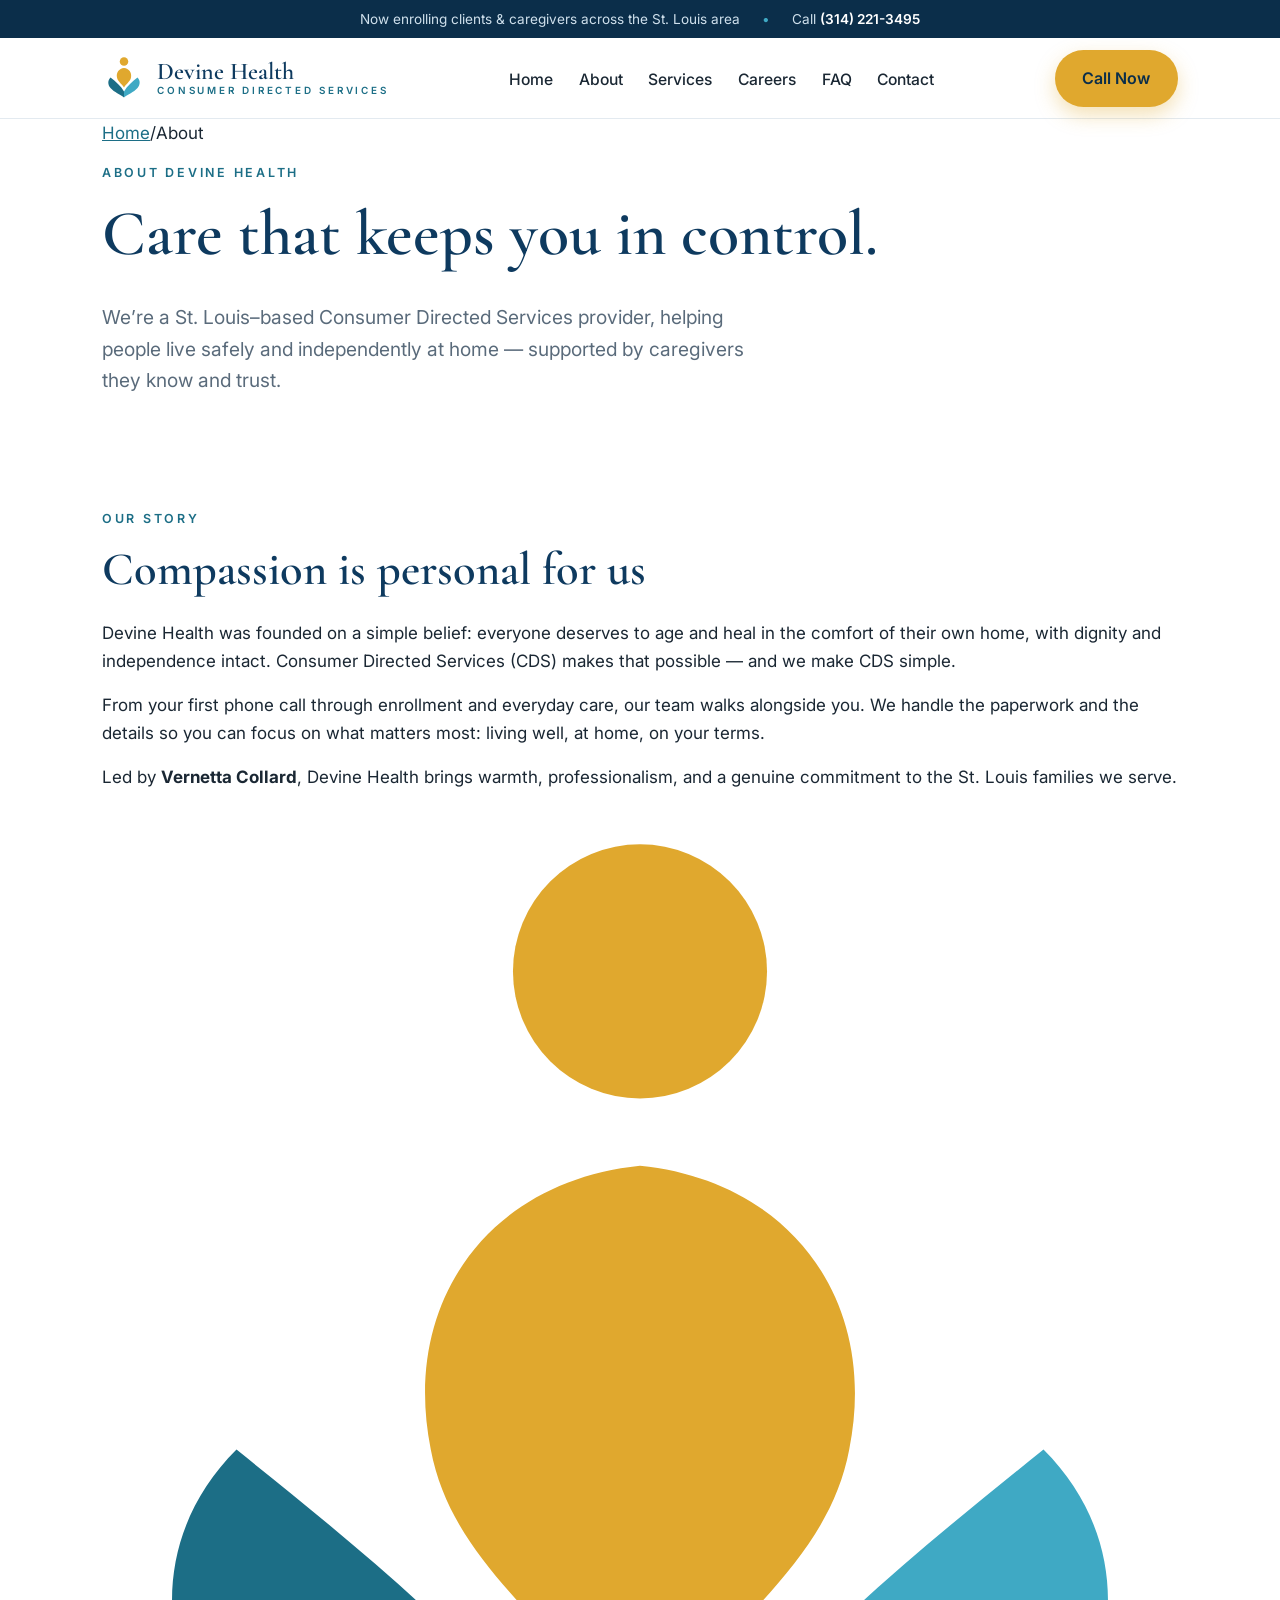
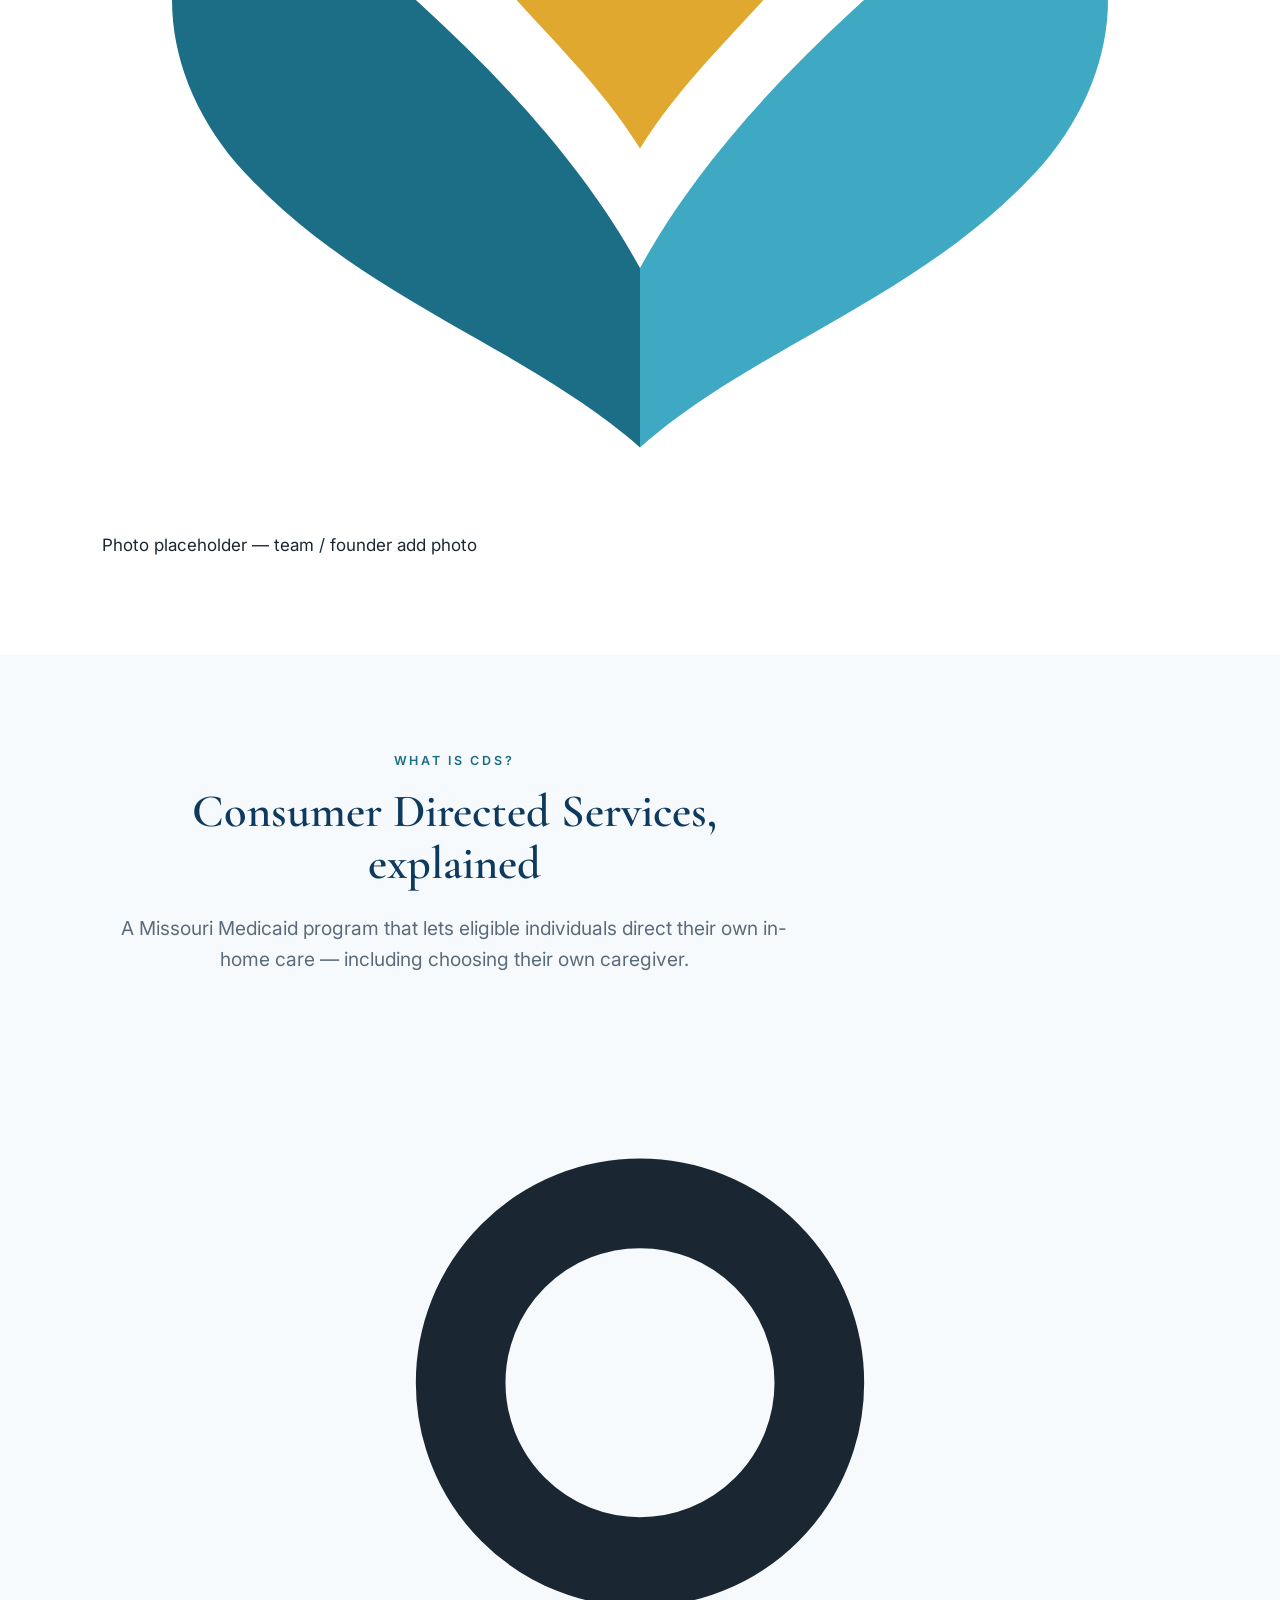
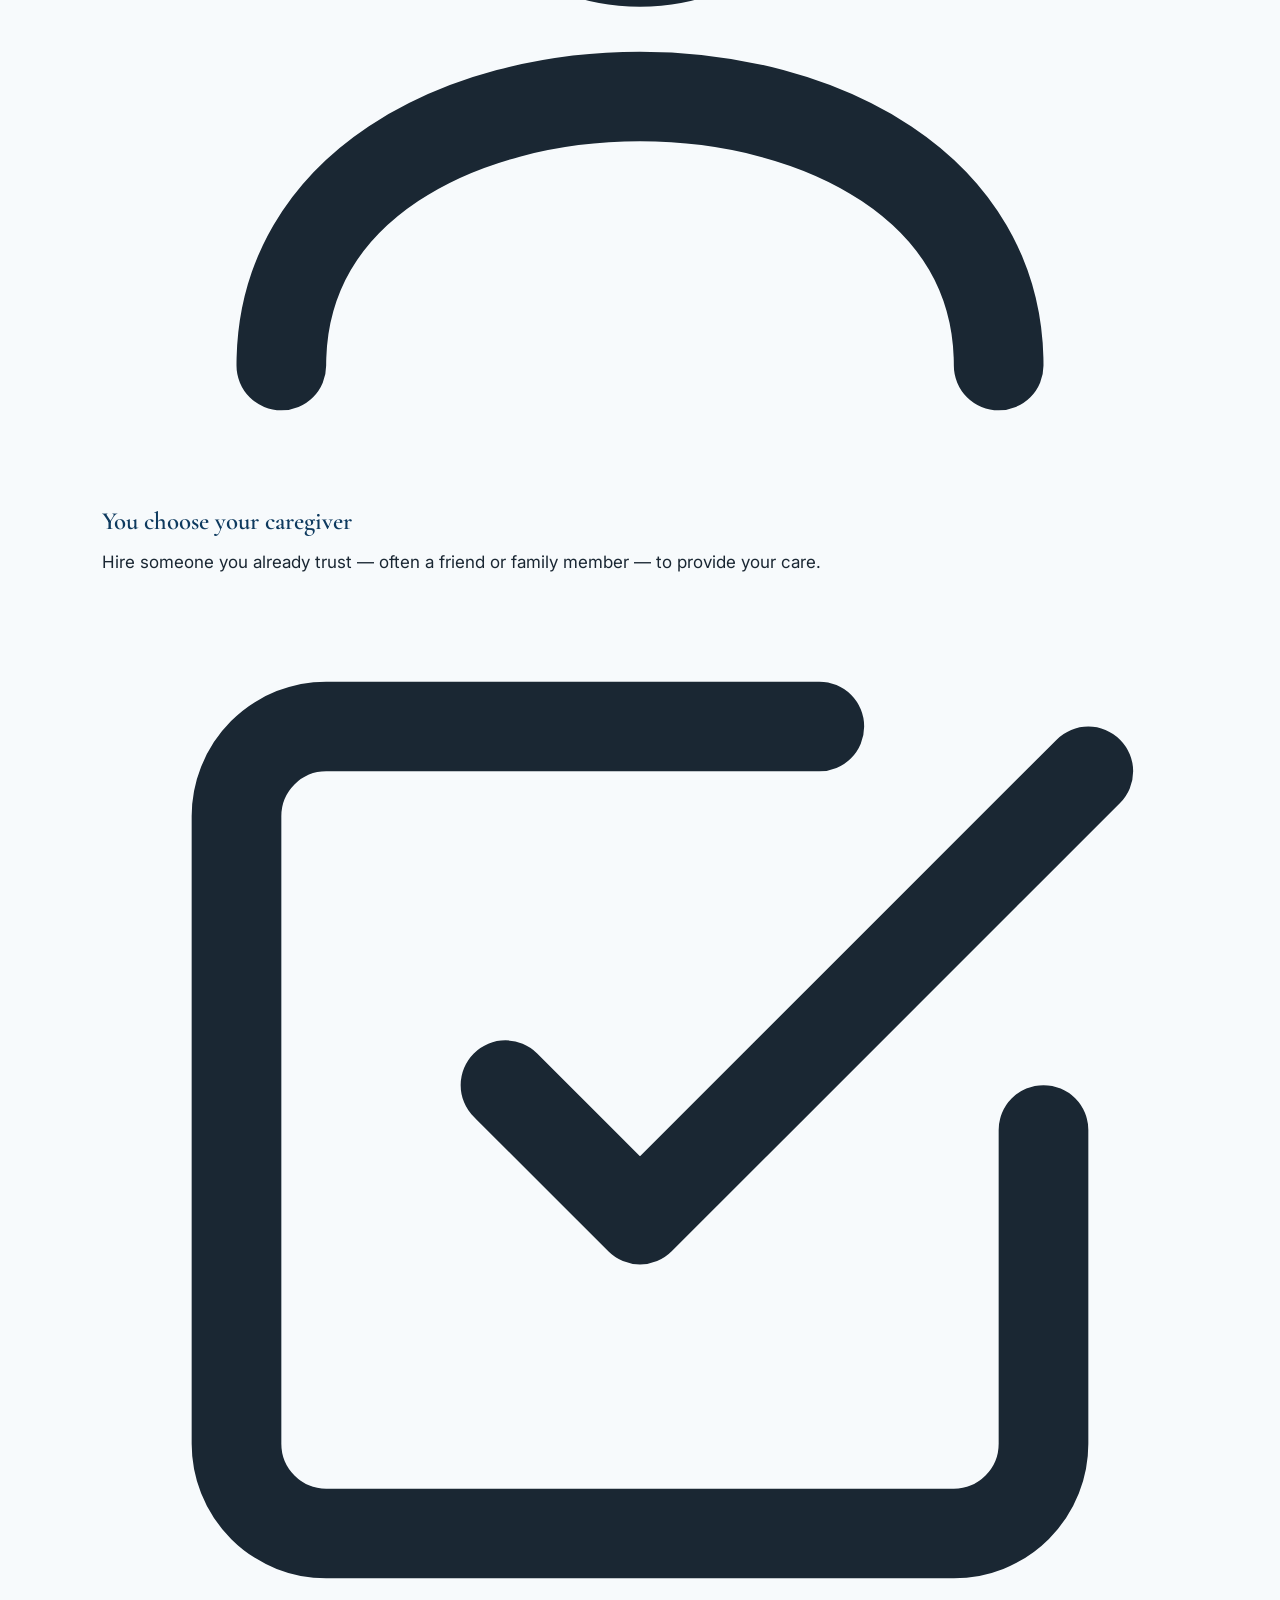
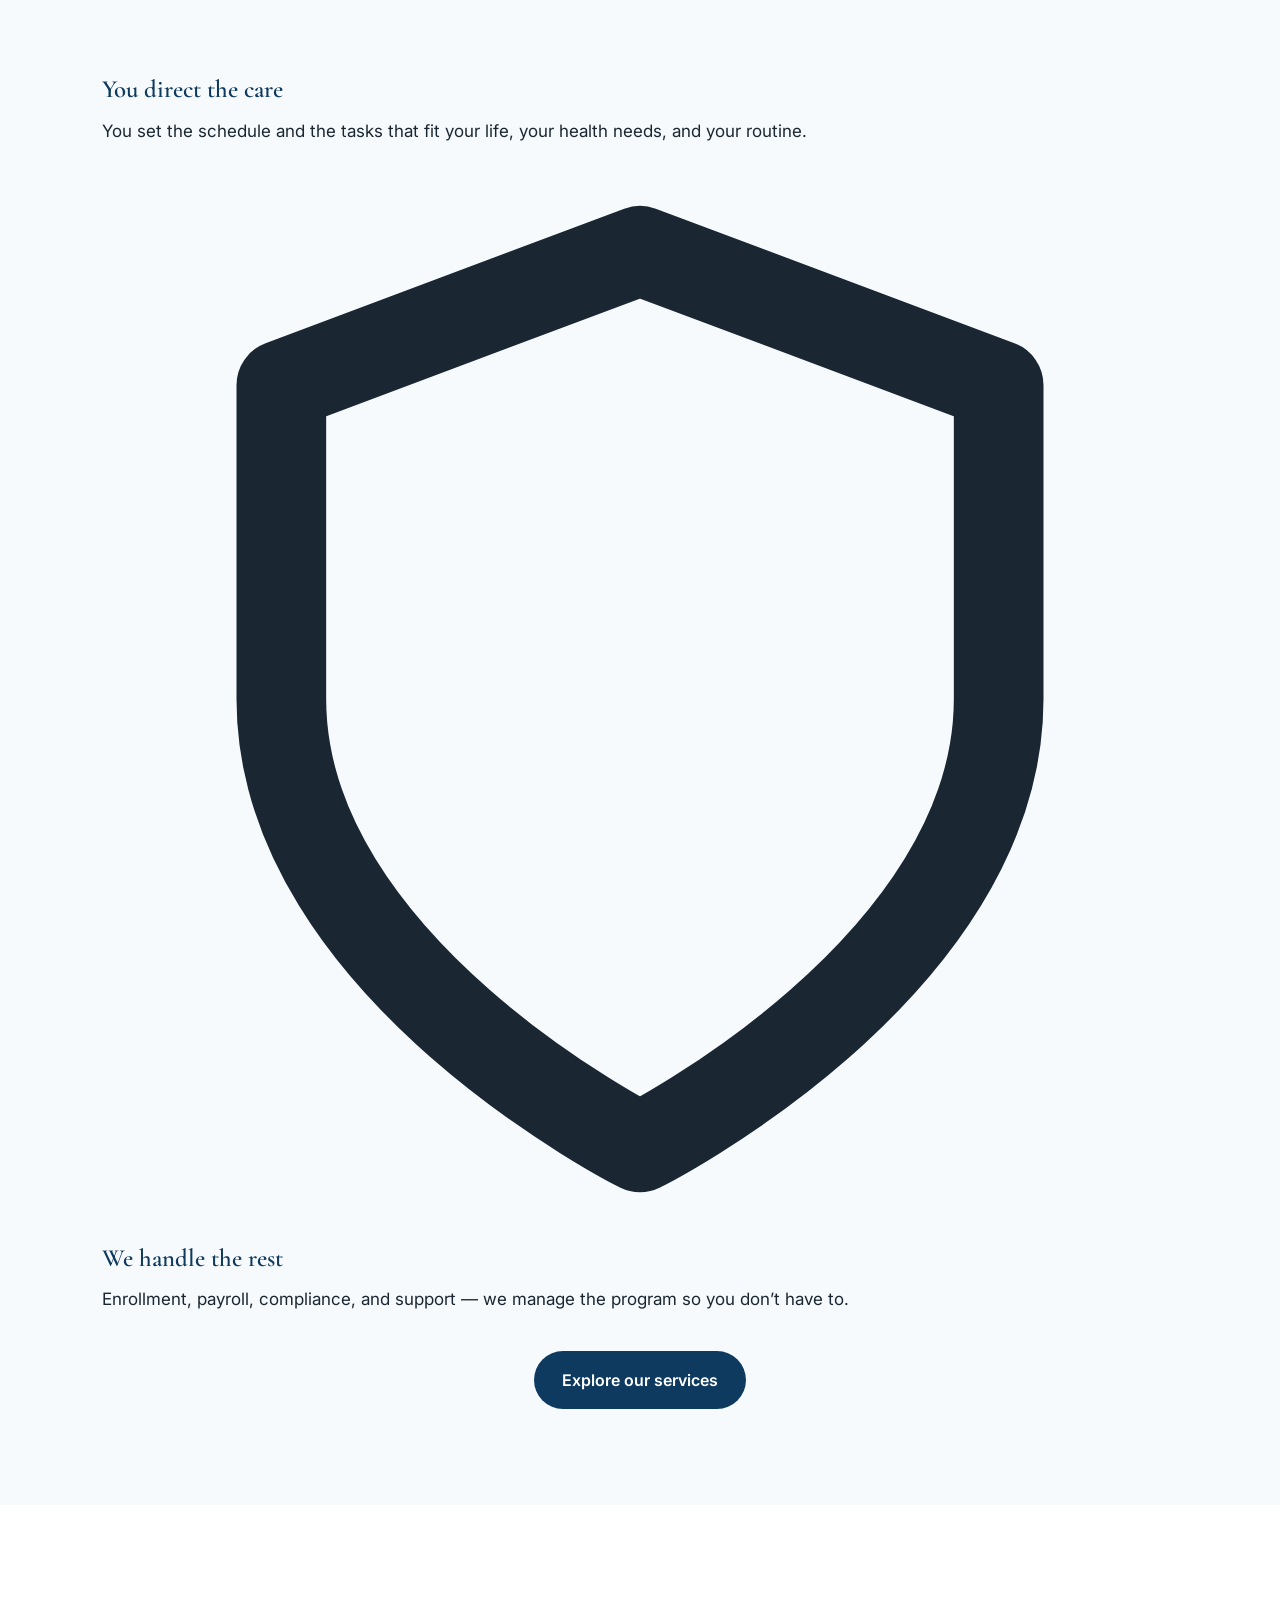
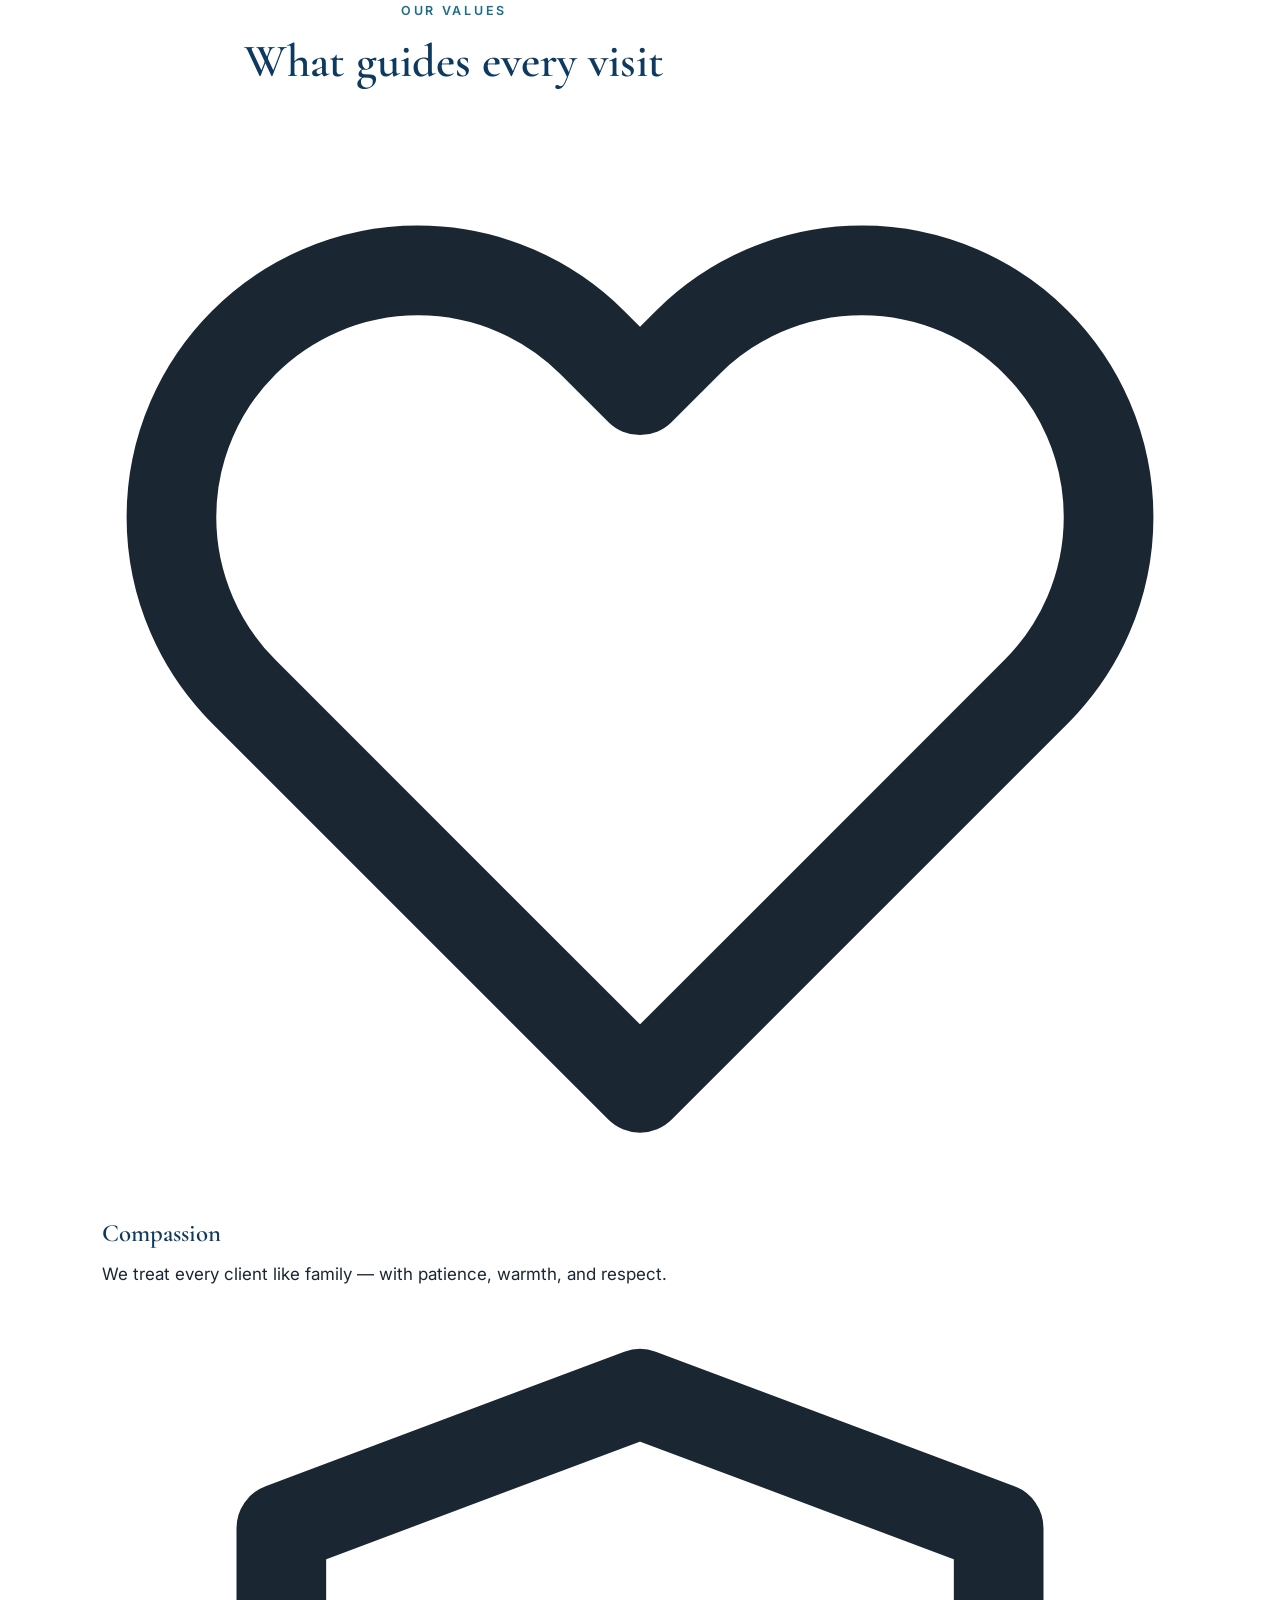
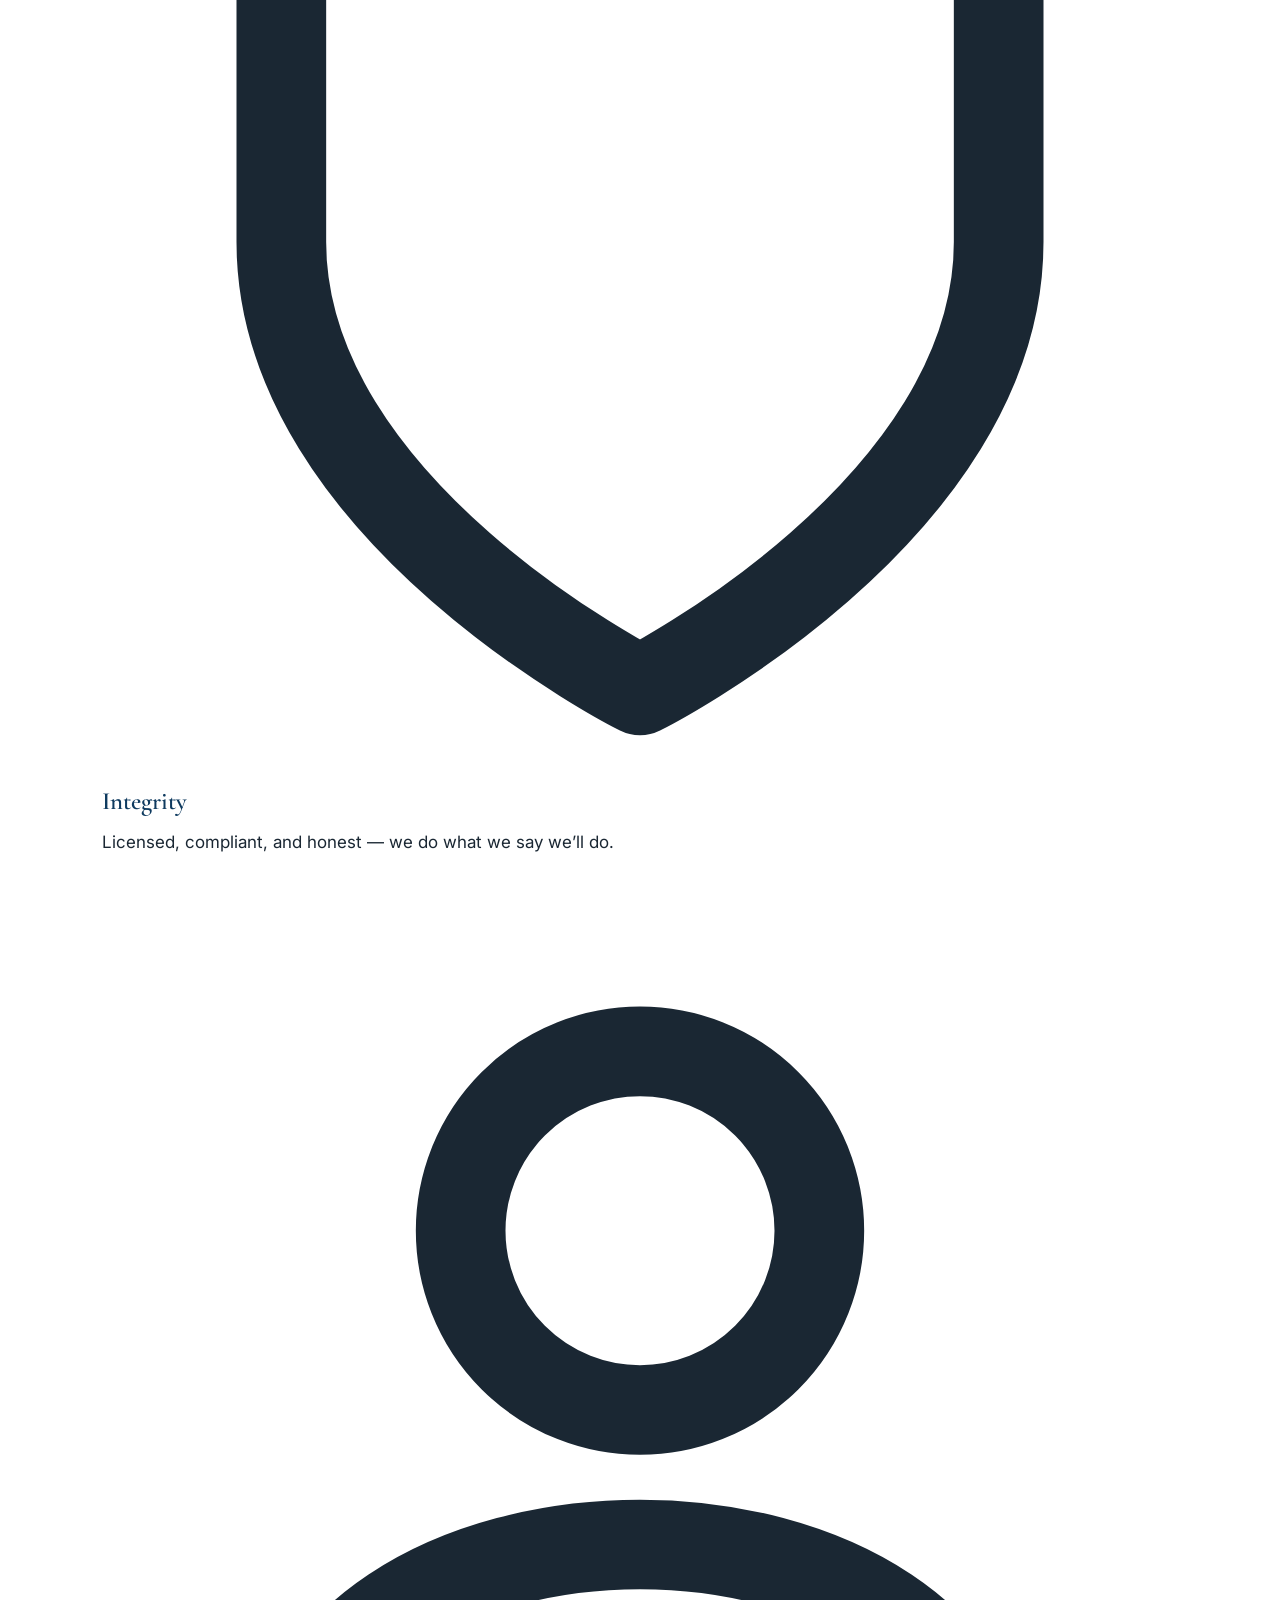
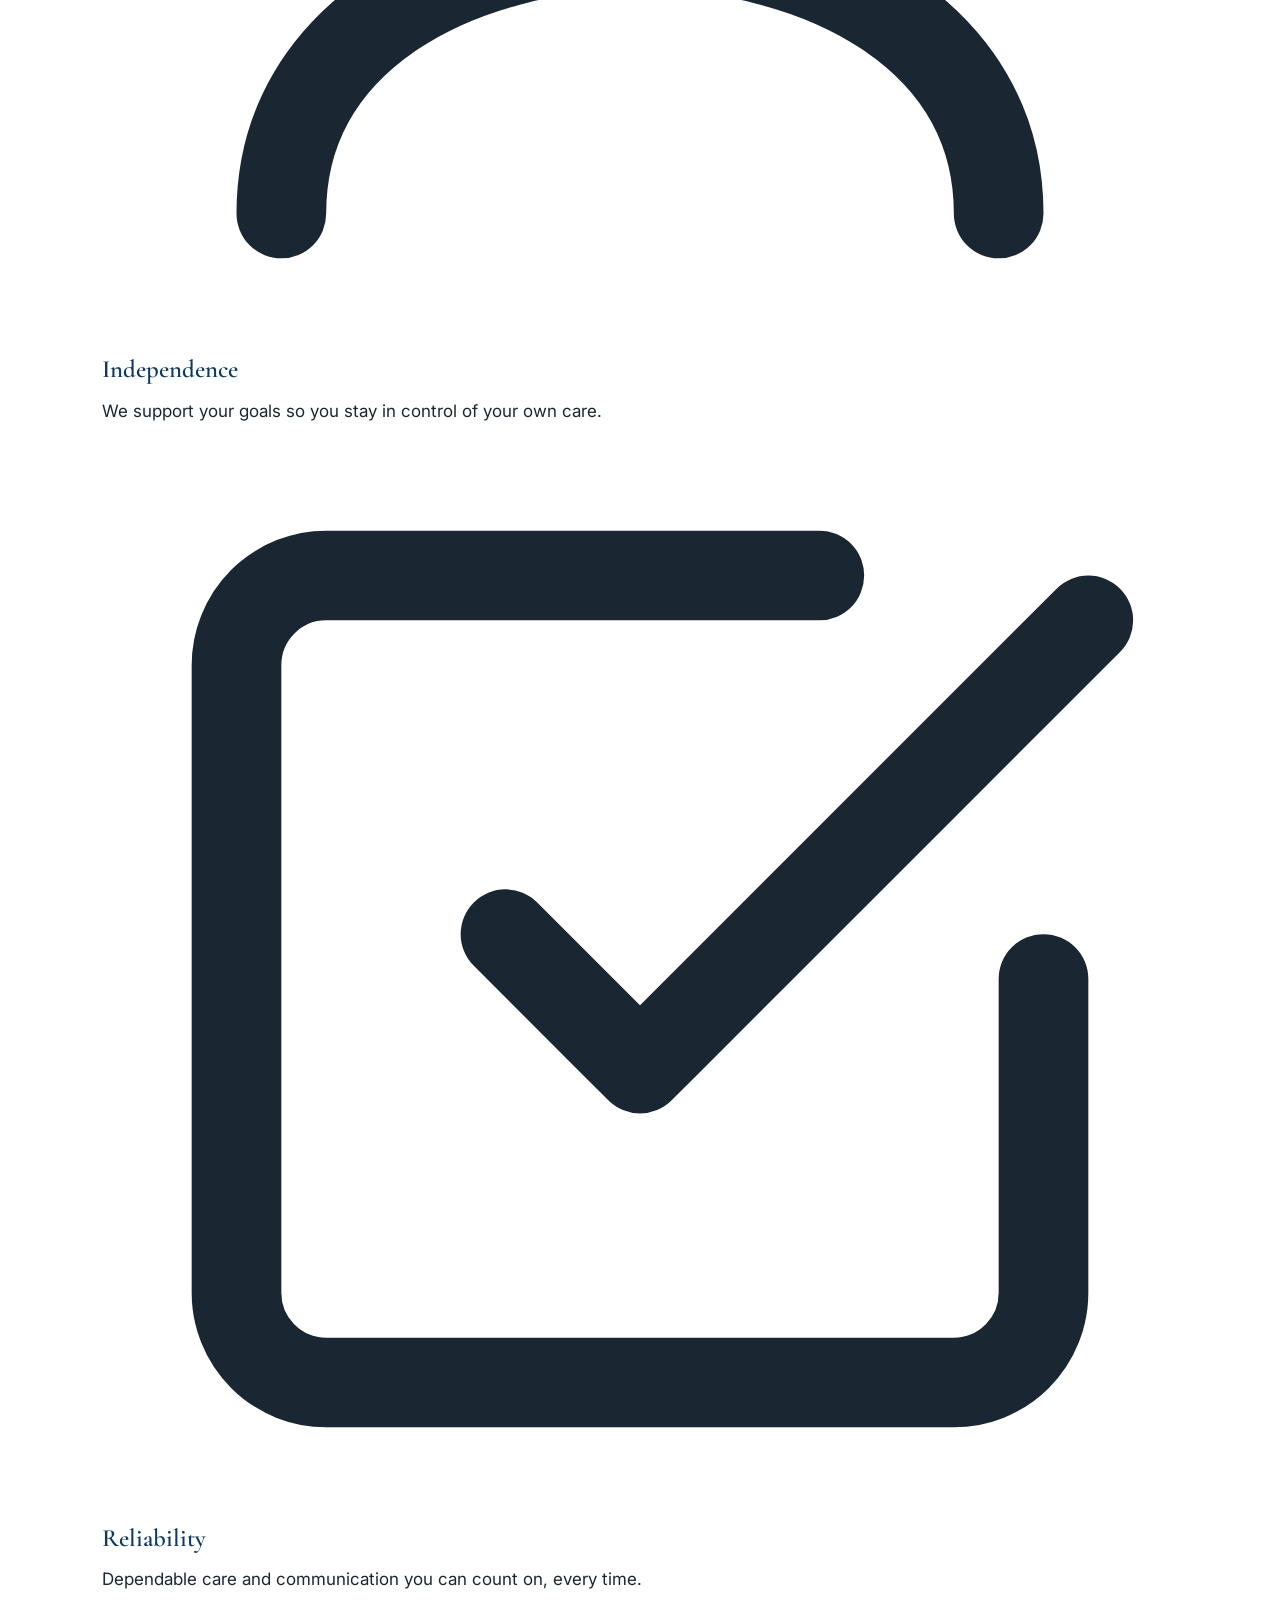
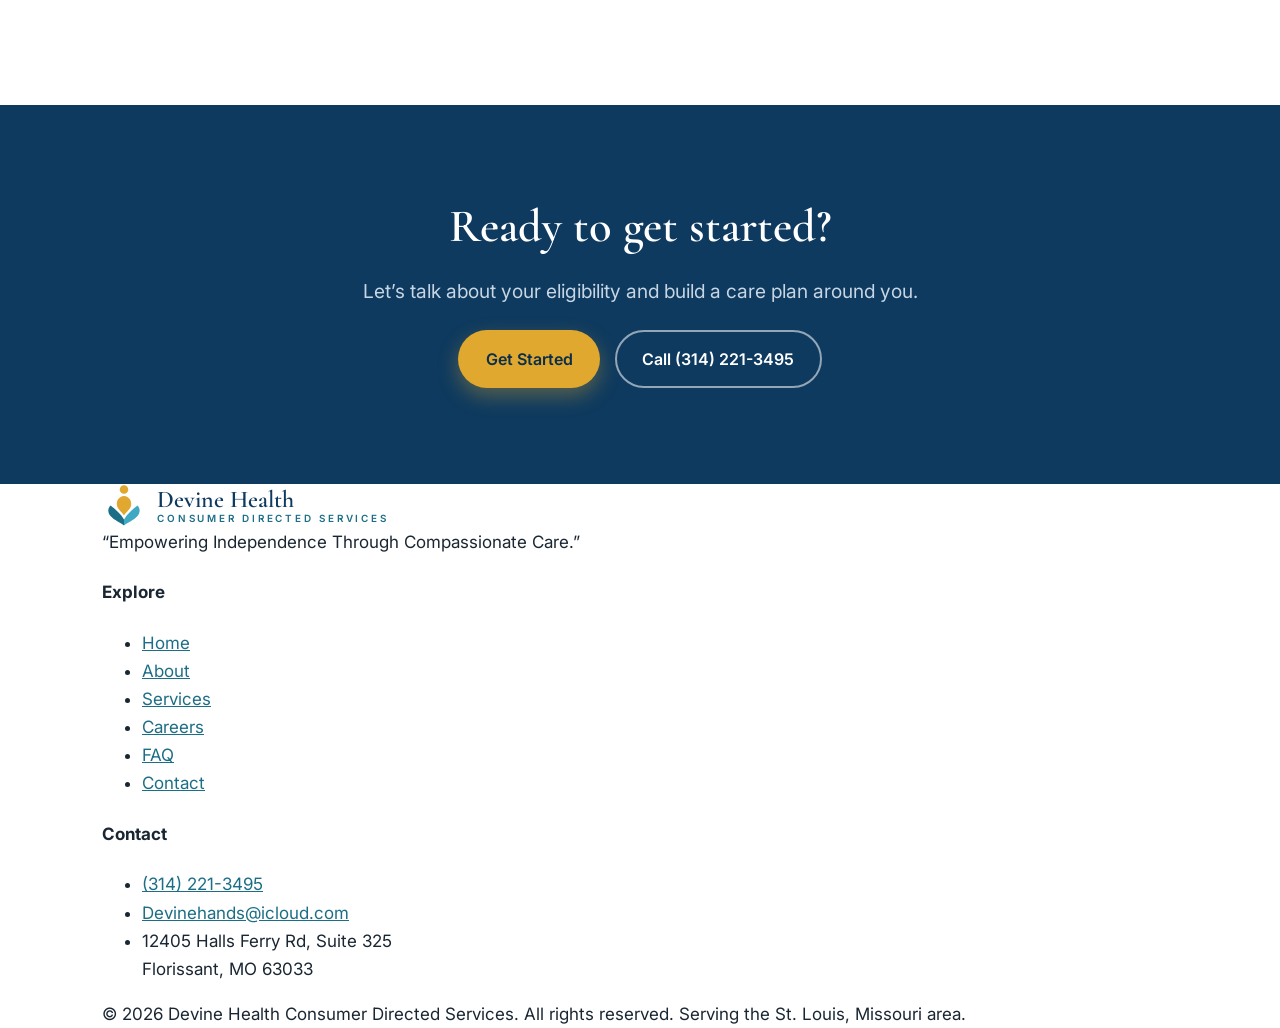
==== commit a48ebd69: "style: center homepage hero; remove unused social icons - Center the hero into a single balanced col" ====
--- a/site/about.html
+++ b/site/about.html
@@ -143,11 +143,7 @@
       <li><a href="tel:+13142213495">(314) 221-3495</a></li>
       <li><a href="mailto:Devinehands@icloud.com">Devinehands@icloud.com</a></li>
       <li>12405 Halls Ferry Rd, Suite 325<br>Florissant, MO 63033</li>
-    </ul>
-    <div class="social" style="margin-top:1.1rem" aria-label="Social media">
-      <a href="#" aria-label="Facebook"><svg viewBox="0 0 24 24" fill="currentColor" aria-hidden="true"><path d="M13 22v-8h3l1-4h-4V8c0-1.1.9-2 2-2h2V2h-3a5 5 0 0 0-5 5v3H6v4h3v8z"/></svg></a>
-      <a href="#" aria-label="Instagram"><svg viewBox="0 0 24 24" fill="none" stroke="currentColor" stroke-width="2" aria-hidden="true"><rect x="3" y="3" width="18" height="18" rx="5"/><circle cx="12" cy="12" r="4"/><circle cx="17.5" cy="6.5" r="1" fill="currentColor" stroke="none"/></svg></a>
-    </div></div>
+    </ul></div>
   </div>
   <div class="footer-bottom">
     <span>&copy; <span id="year"></span> Devine Health Consumer Directed Services. All rights reserved.</span>
--- a/site/styles.css
+++ b/site/styles.css
@@ -115,9 +115,14 @@
 .hero::after{content:"";position:absolute;right:-120px;bottom:-120px;width:360px;height:360px;
   background:radial-gradient(circle,rgba(224,168,46,.20),transparent 65%);border-radius:50%}
 .hero .container{display:grid;grid-template-columns:1.1fr .9fr;gap:clamp(2rem,5vw,4rem);
-  align-items:center;padding-block:clamp(3.5rem,8vw,6rem);position:relative;z-index:1}
+.hero .container{display:flex;flex-direction:column;align-items:center;text-align:center;
+  max-width:860px;margin-inline:auto;
+  padding-block:clamp(3.5rem,8vw,6rem);position:relative;z-index:1}
 .hero h1{color:#fff;margin-bottom:.35em}
-.hero .lead{color:#D8E5F0}
+.hero .lead{color:#D8E5F0;margin-inline:auto}
+.hero .hero-cta{justify-content:center}
+.hero .hero-trust{justify-content:center}
+.hero-media{display:none}
 .hero .eyebrow{color:var(--gold-light)}
 .hero-cta{margin-top:1.6rem}
 .hero-trust{margin-top:1.8rem;display:flex;flex-wrap:wrap;gap:.6rem 1.4rem;font-size:.9rem;color:#BFD3E4}
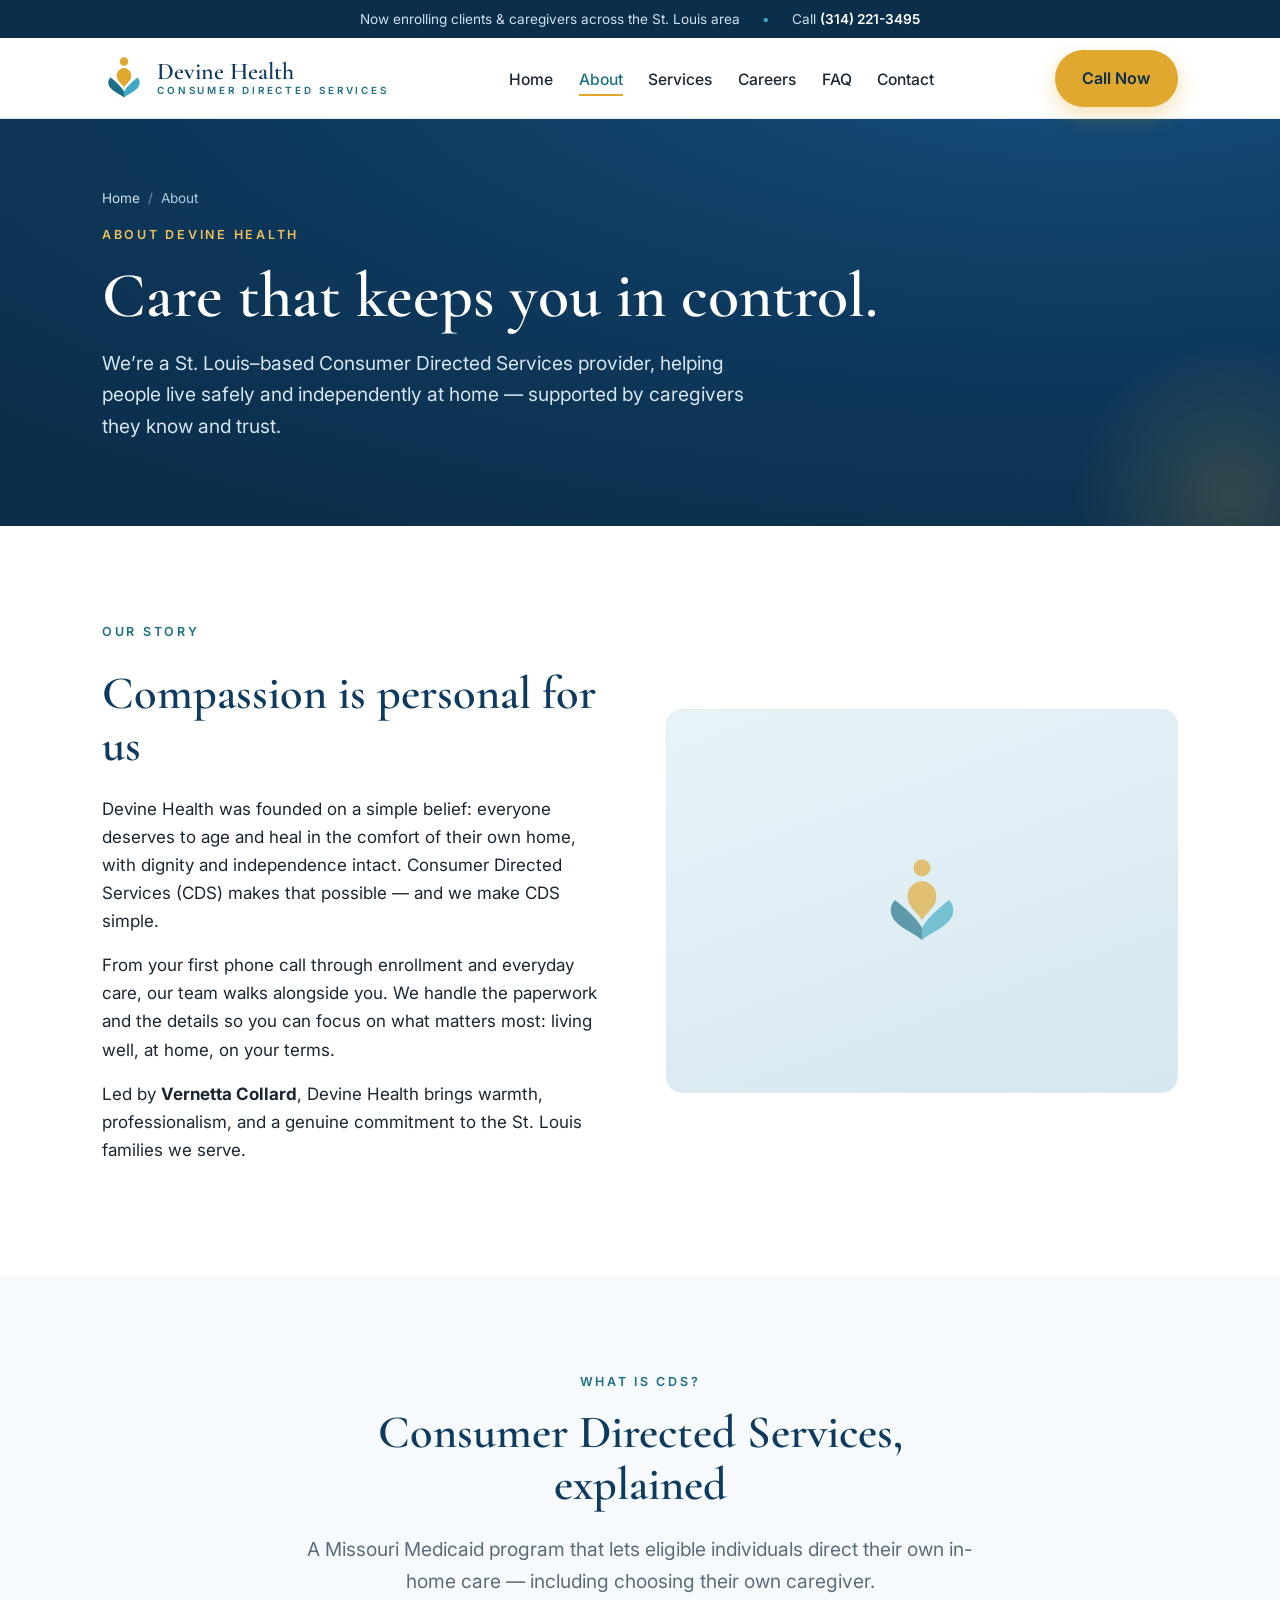
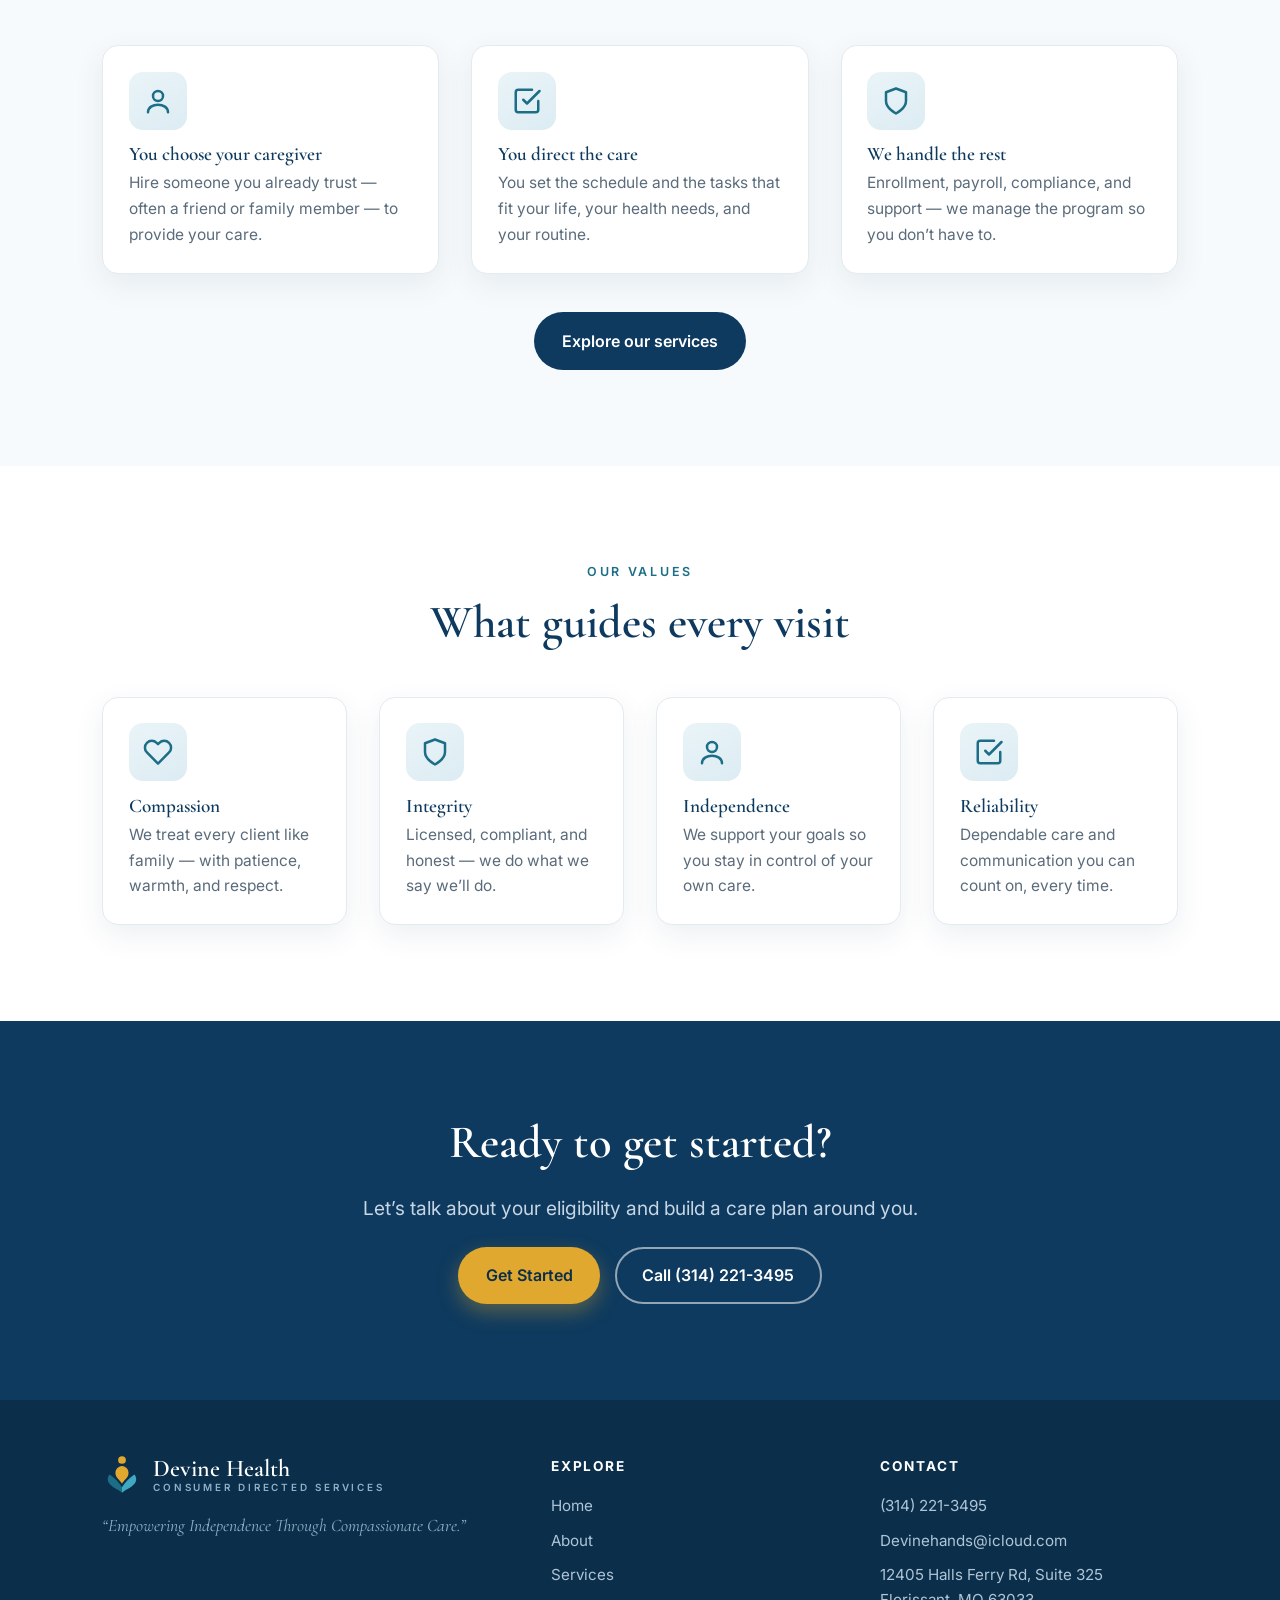
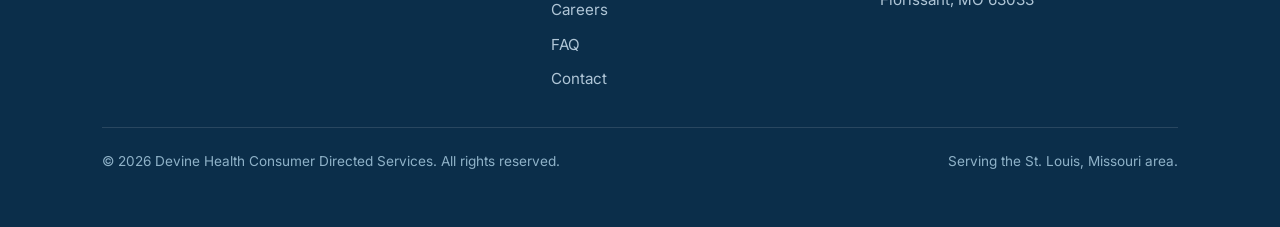
==== commit 30b8b167: "chore: cleanup sweep + set form recipient to Devinehands - Forms now deliver to Devinehands@icloud.c" ====
--- a/site/about.html
+++ b/site/about.html
@@ -74,9 +74,9 @@
         <p>From your first phone call through enrollment and everyday care, our team walks alongside you. We handle the paperwork and the details so you can focus on what matters most: living well, at home, on your terms.</p>
         <p>Led by <strong>Vernetta Collard</strong>, Devine Health brings warmth, professionalism, and a genuine commitment to the St. Louis families we serve.</p>
       </div>
-      <div class="split-media" role="img" aria-label="Placeholder for a photo of the Devine Health team or founder">
+      <div class="split-media">
         <svg viewBox="48 30 144 176" aria-hidden="true"><use href="#devine-mark"/></svg>
-        <span class="ph-tag">Photo placeholder — team / founder <span class="flag">add photo</span></span>
+        
       </div>
     </div>
   </div></section>
--- a/site/styles.css
+++ b/site/styles.css
@@ -60,9 +60,9 @@
 .section--navy h2,.section--navy h3{color:#fff}
 .center{text-align:center}
 .lead{font-size:1.2rem;color:var(--slate);max-width:56ch}
-.center .lead{margin-inline:auto}
+.center .lead,.lead.center{margin-inline:auto}
 .section-head{max-width:64ch}
-.center .section-head{margin-inline:auto}
+.center .section-head,.section-head.center{margin-inline:auto}
 
 /* ---- Buttons ---- */
 .btn{display:inline-flex;align-items:center;gap:.55rem;font-family:var(--sans);
@@ -114,7 +114,6 @@
 .hero{position:relative;background:radial-gradient(120% 120% at 80% -10%,#15507e 0%,var(--navy) 45%,var(--navy-deep) 100%);color:#fff;overflow:hidden}
 .hero::after{content:"";position:absolute;right:-120px;bottom:-120px;width:360px;height:360px;
   background:radial-gradient(circle,rgba(224,168,46,.20),transparent 65%);border-radius:50%}
-.hero .container{display:grid;grid-template-columns:1.1fr .9fr;gap:clamp(2rem,5vw,4rem);
 .hero .container{display:flex;flex-direction:column;align-items:center;text-align:center;
   max-width:860px;margin-inline:auto;
   padding-block:clamp(3.5rem,8vw,6rem);position:relative;z-index:1}
